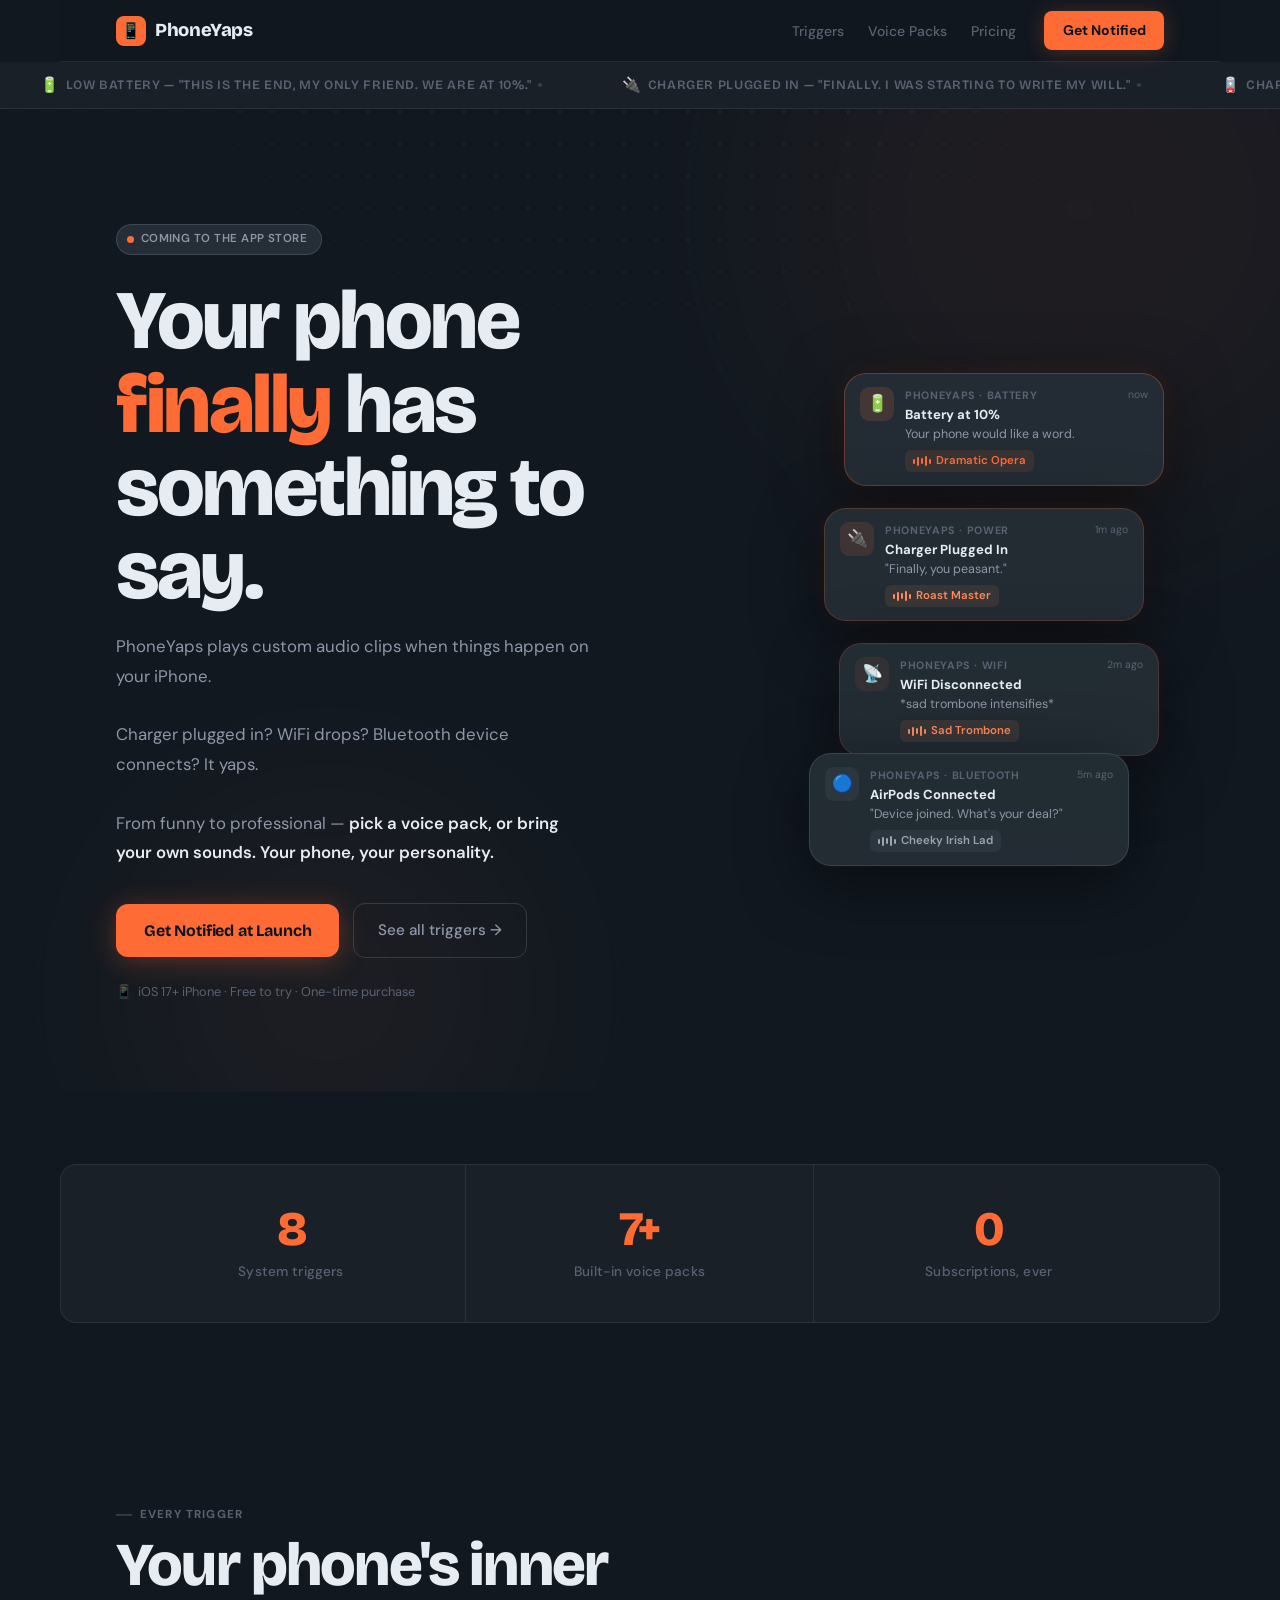
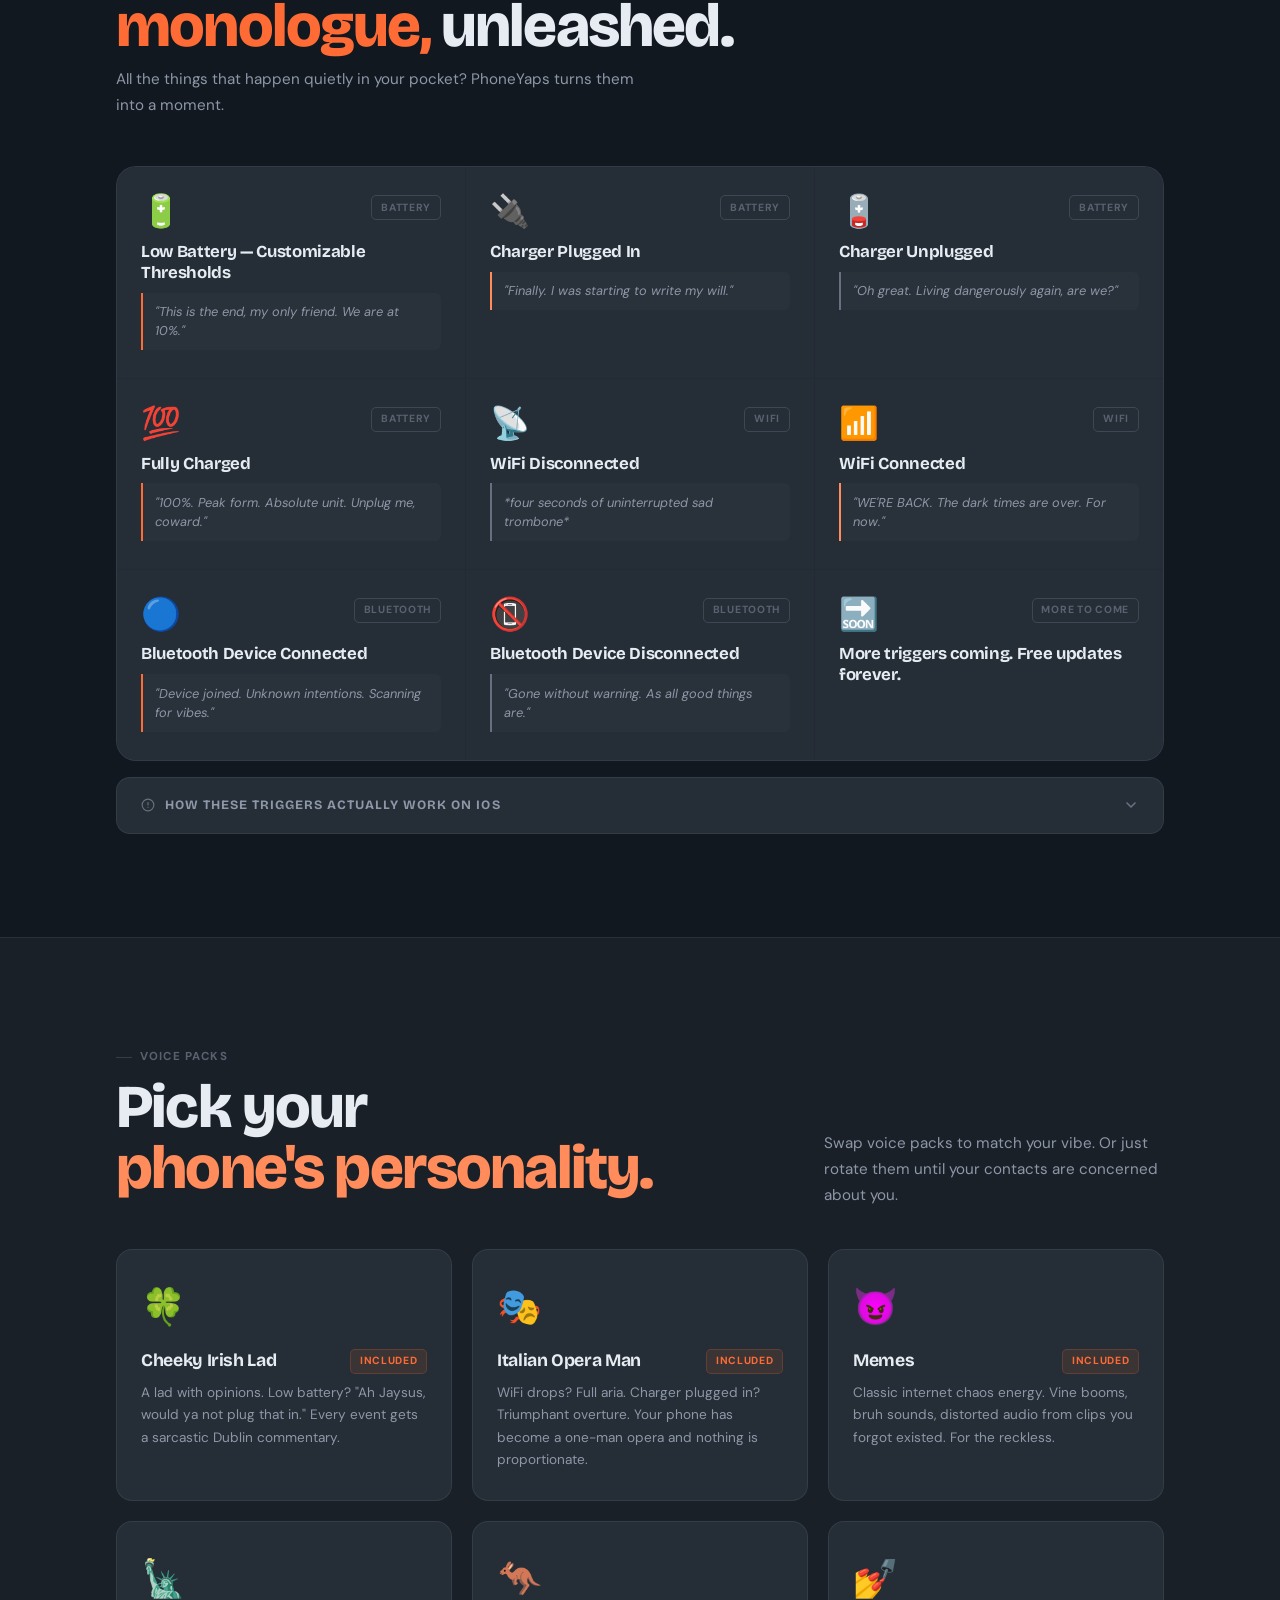
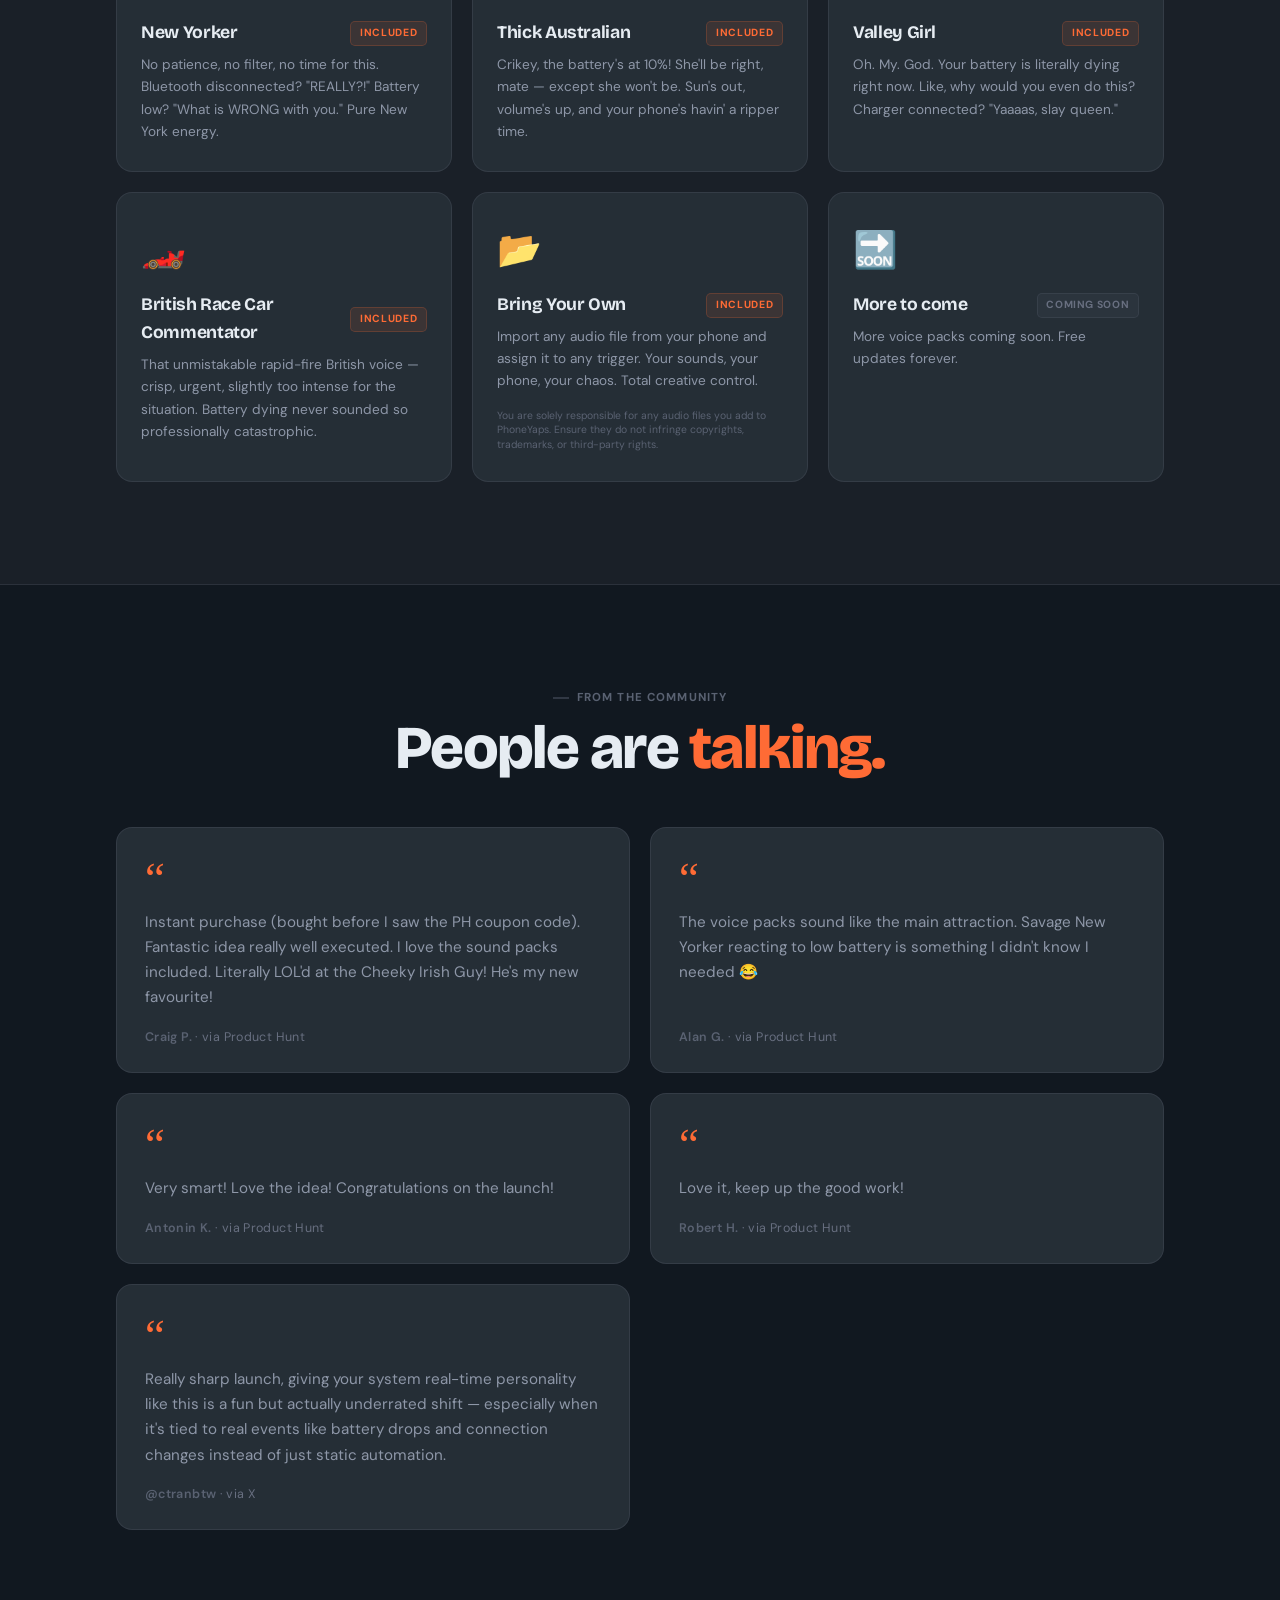
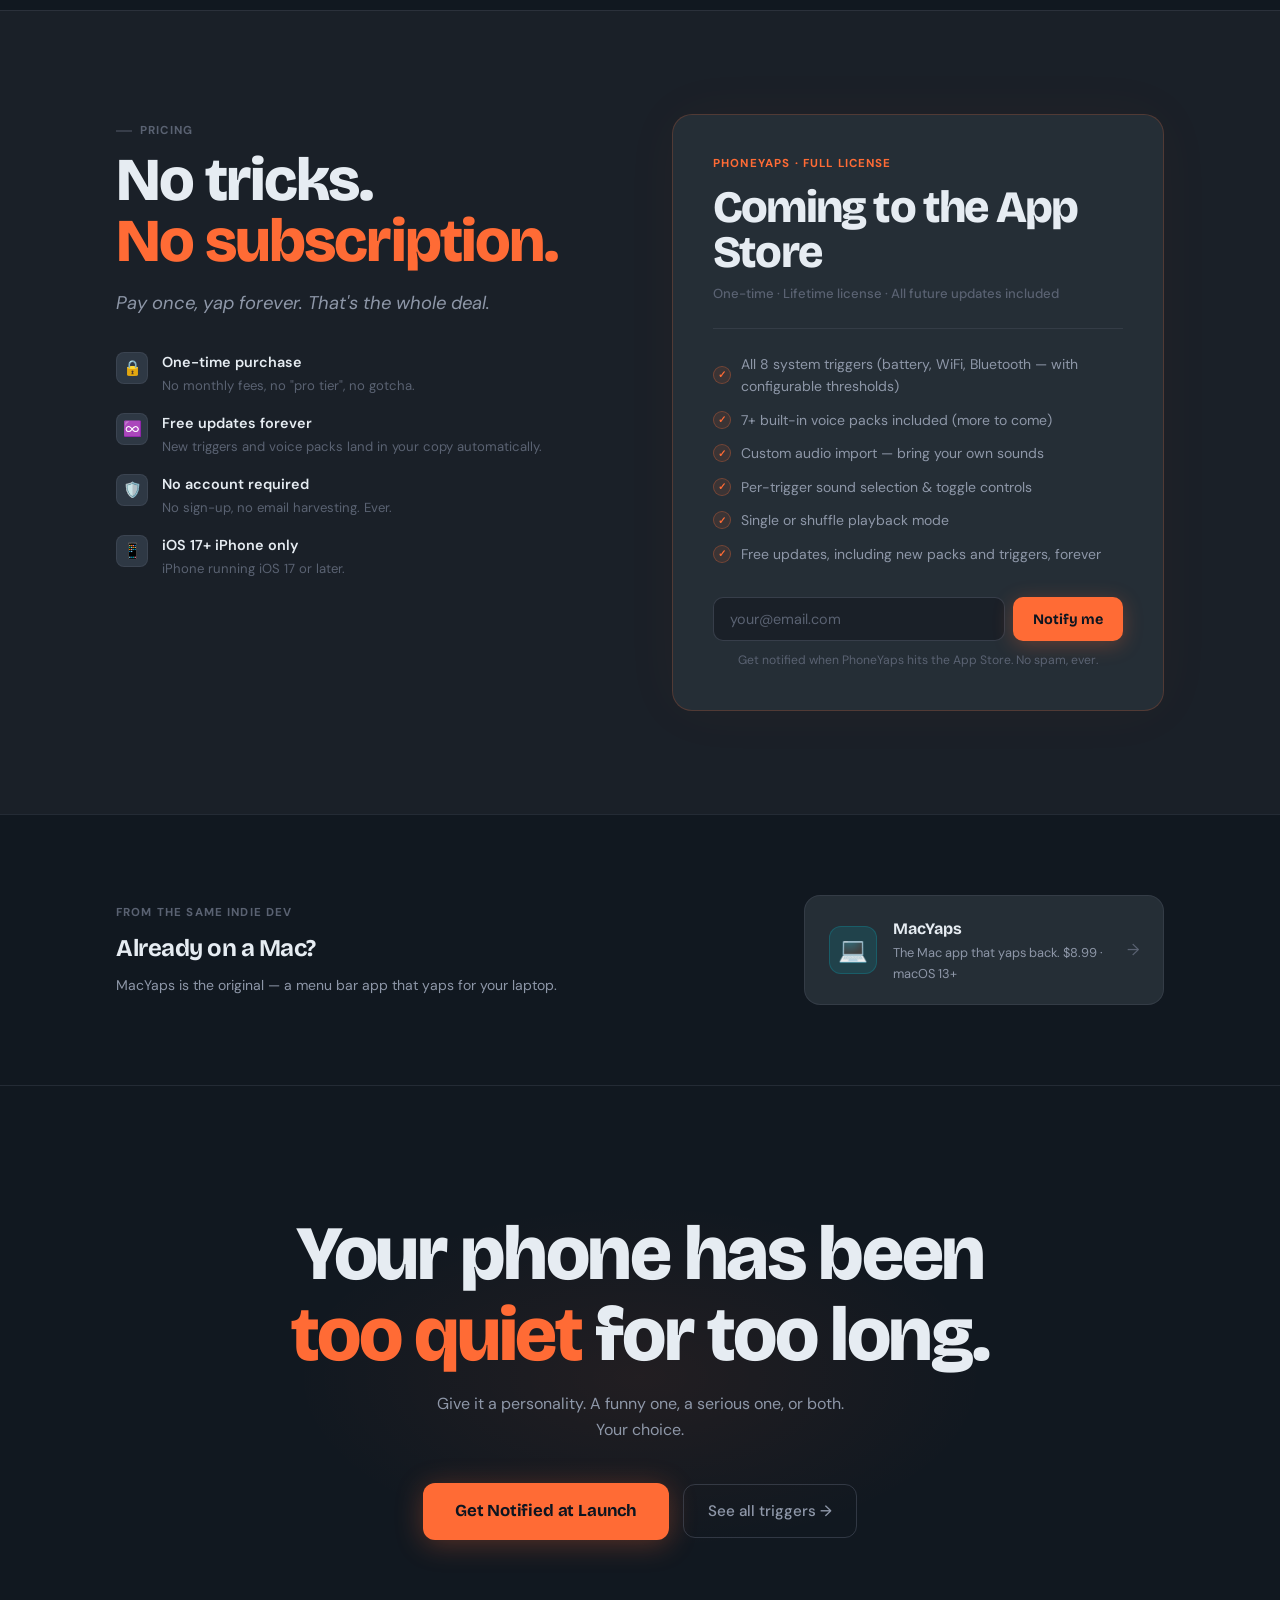
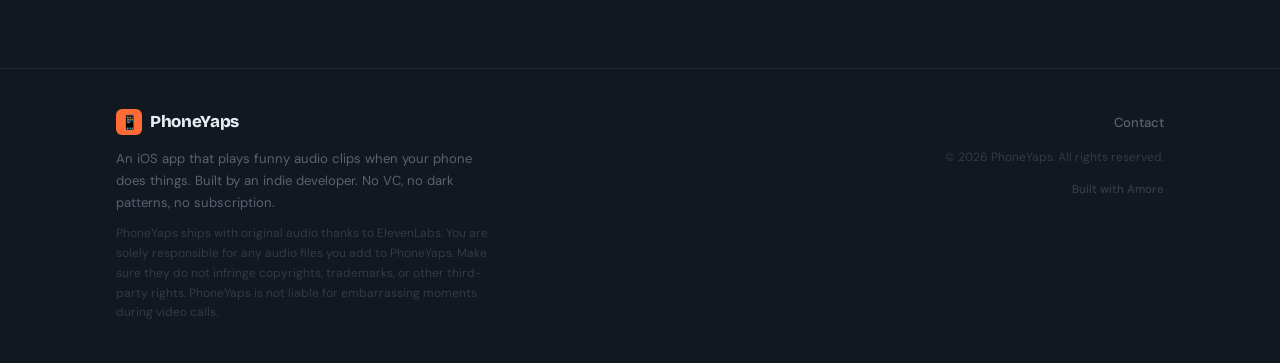
==== index.html @ 027c63fa "feat: initial PhoneYaps landing page" ====
<!DOCTYPE html>
<html lang="en">
<head>
  <meta charset="UTF-8">
  <meta name="viewport" content="width=device-width, initial-scale=1.0">
  <title>PhoneYaps - Your iPhone Finally Has Something to Say</title>
  <meta name="description" content="PhoneYaps plays custom audio clips when your charger is plugged in, WiFi drops, Bluetooth connects, and more. Your phone finally has something to say.">

  <meta property="og:title" content="PhoneYaps — Your Phone That Yaps Back">
  <meta property="og:description" content="The iOS app that gives your iPhone a personality — funny audio clips for every battery, WiFi, and Bluetooth event.">
  <meta property="og:type" content="website">
  <meta property="og:url" content="https://phoneyaps.com/">

  <meta name="twitter:card" content="summary_large_image">
  <meta name="twitter:title" content="PhoneYaps — Your Phone That Yaps Back">
  <meta name="twitter:description" content="The iOS app that gives your iPhone a personality — funny audio clips for every battery, WiFi, and Bluetooth event.">

  <link rel="preconnect" href="https://fonts.googleapis.com">
  <link rel="preconnect" href="https://fonts.gstatic.com" crossorigin>
  <link rel="preload" href="https://fonts.googleapis.com/css2?family=Bricolage+Grotesque:opsz,wght@12..96,300;12..96,400;12..96,500;12..96,600;12..96,700;12..96,800&family=DM+Sans:ital,opsz,wght@0,9..40,300;0,9..40,400;0,9..40,500;0,9..40,600;0,9..40,700;1,9..40,400&display=swap" as="style" onload="this.rel='stylesheet'">
  <noscript><link href="https://fonts.googleapis.com/css2?family=Bricolage+Grotesque:opsz,wght@12..96,300;12..96,400;12..96,500;12..96,600;12..96,700;12..96,800&family=DM+Sans:ital,opsz,wght@0,9..40,300;0,9..40,400;0,9..40,500;0,9..40,600;0,9..40,700;1,9..40,400&display=swap" rel="stylesheet"></noscript>

  <style>
    /* ─── RESET + TOKENS ─── */
    *, *::before, *::after { box-sizing: border-box; margin: 0; padding: 0; }
    html { scroll-behavior: smooth; }

    :root {
      --bg:       #111820;
      --surface:  #1a2028;
      --card:     #252e36;
      --card2:    #2e3844;
      --border:   rgba(104,111,128,0.22);
      --border2:  rgba(104,111,128,0.38);

      --neon:     #ff6b35;
      --neon-d:   rgba(255,107,53,0.10);
      --cyan:     #ff8c5a;
      --cyan-d:   rgba(255,140,90,0.10);
      --slate:    #686f80;
      --slate-d:  rgba(104,111,128,0.12);

      --text:     #e6ecf2;
      --text2:    #8e97a8;
      --muted:    #5a6272;
      --radius:   16px;

      --font-display: 'Bricolage Grotesque', sans-serif;
      --font-body:    'DM Sans', sans-serif;
    }

    body {
      font-family: var(--font-body);
      background: var(--bg);
      color: var(--text);
      overflow-x: hidden;
      -webkit-font-smoothing: antialiased;
      line-height: 1.6;
    }

    body::after {
      content: '';
      position: fixed;
      inset: 0;
      background-image: radial-gradient(circle, rgba(104,111,128,0.18) 1px, transparent 1px);
      background-size: 32px 32px;
      pointer-events: none;
      z-index: 0;
      mask-image: radial-gradient(ellipse 80% 80% at 50% 0%, black 30%, transparent 100%);
      -webkit-mask-image: radial-gradient(ellipse 80% 80% at 50% 0%, black 30%, transparent 100%);
    }

    /* ─── UTILITY ─── */
    .container {
      max-width: 1160px;
      margin: 0 auto;
      padding: 0 clamp(1.25rem, 5vw, 3.5rem);
      position: relative;
      z-index: 1;
    }

    /* ─── NAV ─── */
    nav {
      position: fixed;
      top: 0; left: 0; right: 0;
      z-index: 200;
      height: 62px;
      display: flex;
      align-items: center;
    }

    .nav-inner {
      max-width: 1160px;
      margin: 0 auto;
      width: 100%;
      padding: 0 clamp(1.25rem, 5vw, 3.5rem);
      display: flex;
      align-items: center;
      justify-content: space-between;
      background: rgba(17,24,32,0.85);
      backdrop-filter: blur(24px);
      -webkit-backdrop-filter: blur(24px);
      border-bottom: 1px solid var(--border);
      height: 62px;
      position: relative;
      z-index: 1;
    }

    .nav-logo {
      display: flex;
      align-items: center;
      gap: 9px;
      text-decoration: none;
    }

    .nav-logo-icon {
      width: 30px; height: 30px;
      background: var(--neon);
      border-radius: 8px;
      display: flex;
      align-items: center;
      justify-content: center;
      font-size: 16px;
      flex-shrink: 0;
    }

    .logo-text {
      font-family: var(--font-display);
      font-weight: 800;
      font-size: 1.15rem;
      color: var(--text);
      letter-spacing: -0.02em;
    }

    .nav-right {
      display: flex;
      align-items: center;
      gap: 1.75rem;
    }

    .nav-links {
      display: flex;
      gap: 1.5rem;
      list-style: none;
    }

    .nav-links a {
      text-decoration: none;
      color: var(--muted);
      font-size: 0.875rem;
      font-weight: 500;
      transition: color 0.2s;
    }
    .nav-links a:hover { color: var(--text2); }

    .btn-nav {
      display: inline-flex;
      align-items: center;
      gap: 6px;
      background: var(--neon);
      color: #0d1520;
      padding: 0.5rem 1.15rem;
      border-radius: 8px;
      font-size: 0.875rem;
      font-weight: 700;
      text-decoration: none;
      transition: transform 0.2s, box-shadow 0.2s;
      box-shadow: 0 2px 20px rgba(255,107,53,0.25);
    }
    .btn-nav:hover { transform: translateY(-1px); box-shadow: 0 4px 28px rgba(255,107,53,0.35); }

    /* ─── TICKER ─── */
    .ticker-wrap {
      margin-top: 62px;
      background: var(--surface);
      border-bottom: 1px solid var(--border);
      overflow: hidden;
      white-space: nowrap;
      padding: 10px 0;
      position: relative;
      z-index: 1;
    }

    .ticker-track {
      display: inline-flex;
      animation: ticker 80s linear infinite;
    }

    .ticker-item {
      display: inline-flex;
      align-items: center;
      gap: 6px;
      font-family: var(--font-display);
      font-size: 0.8rem;
      font-weight: 600;
      letter-spacing: 0.05em;
      text-transform: uppercase;
      color: var(--muted);
      padding: 0 2.5rem;
    }

    .ticker-item .t-dot {
      width: 4px; height: 4px;
      border-radius: 50%;
      background: var(--border2);
      flex-shrink: 0;
    }

    .ticker-item:nth-child(3n+1) .t-icon { color: var(--neon); }
    .ticker-item:nth-child(3n+2) .t-icon { color: var(--cyan); }
    .ticker-item:nth-child(3n+3) .t-icon { color: var(--slate); }
    .t-icon { font-size: 0.95rem; }

    @keyframes ticker {
      0%   { transform: translateX(0); }
      100% { transform: translateX(-50%); }
    }

    /* ─── HERO ─── */
    .hero {
      padding: clamp(4.5rem, 9vw, 7.5rem) 0 clamp(3.5rem, 7vw, 6rem);
      position: relative;
      overflow: hidden;
    }

    .hero-glow-1 {
      position: absolute;
      width: 600px; height: 600px;
      background: var(--neon);
      border-radius: 50%;
      top: -200px; right: -100px;
      opacity: 0.06;
      filter: blur(130px);
      pointer-events: none;
    }

    .hero-glow-2 {
      position: absolute;
      width: 400px; height: 400px;
      background: var(--cyan);
      border-radius: 50%;
      bottom: -100px; left: 10%;
      opacity: 0.05;
      filter: blur(110px);
      pointer-events: none;
    }

    .hero-layout {
      display: grid;
      grid-template-columns: 1fr 1fr;
      gap: 4rem;
      align-items: center;
    }

    .hero-badge {
      display: inline-flex;
      align-items: center;
      gap: 7px;
      background: var(--card);
      border: 1px solid var(--border2);
      border-radius: 999px;
      padding: 0.35rem 0.85rem 0.35rem 0.6rem;
      font-size: 0.72rem;
      font-weight: 600;
      color: var(--text2);
      letter-spacing: 0.04em;
      text-transform: uppercase;
      margin-bottom: 1.5rem;
    }

    .badge-dot {
      width: 7px; height: 7px;
      background: var(--neon);
      border-radius: 50%;
      animation: blink 2.5s ease-in-out infinite;
      flex-shrink: 0;
    }

    @keyframes blink {
      0%,100% { opacity: 1; }
      50%      { opacity: 0.3; }
    }

    h1 {
      font-family: var(--font-display);
      font-weight: 800;
      font-size: clamp(3rem, 6.5vw, 5.5rem);
      line-height: 1.0;
      letter-spacing: -0.03em;
      color: var(--text);
      margin-bottom: 1.25rem;
    }

    h1 .hl-n { color: var(--neon); }
    h1 .hl-c { color: var(--cyan); }

    .hero-desc {
      font-size: clamp(0.95rem, 1.7vw, 1.05rem);
      color: var(--text2);
      line-height: 1.75;
      max-width: 480px;
      margin-bottom: 2.25rem;
    }
    .hero-desc strong { color: var(--text); font-weight: 600; }

    .hero-actions {
      display: flex;
      flex-wrap: wrap;
      align-items: center;
      gap: 0.85rem;
      margin-bottom: 1.5rem;
    }

    .btn-primary {
      display: inline-flex;
      align-items: center;
      gap: 8px;
      background: var(--neon);
      color: #0d1520;
      text-decoration: none;
      padding: 0.875rem 1.75rem;
      border-radius: 12px;
      font-family: var(--font-display);
      font-weight: 700;
      font-size: 1rem;
      letter-spacing: -0.01em;
      transition: transform 0.2s, box-shadow 0.2s;
      box-shadow: 0 4px 28px rgba(255,107,53,0.3);
    }
    .btn-primary:hover { transform: translateY(-2px); box-shadow: 0 8px 36px rgba(255,107,53,0.42); }

    .btn-ghost {
      display: inline-flex;
      align-items: center;
      gap: 7px;
      background: transparent;
      color: var(--text2);
      text-decoration: none;
      padding: 0.875rem 1.5rem;
      border-radius: 12px;
      font-weight: 500;
      font-size: 0.95rem;
      border: 1px solid var(--border2);
      transition: border-color 0.2s, color 0.2s, background 0.2s;
    }
    .btn-ghost:hover { border-color: rgba(104,111,128,0.6); color: var(--text); background: rgba(255,255,255,0.03); }

    .hero-note {
      display: flex;
      align-items: center;
      gap: 6px;
      font-size: 0.8rem;
      color: var(--muted);
    }

    /* ─── HERO VISUAL: iOS notification banners ─── */
    .hero-visual {
      position: relative;
      height: 520px;
    }

    .ios-notif {
      position: absolute;
      width: 320px;
      background: rgba(37,46,54,0.94);
      backdrop-filter: blur(24px);
      -webkit-backdrop-filter: blur(24px);
      border: 1px solid var(--border2);
      border-radius: 22px;
      padding: 13px 15px;
      display: flex;
      gap: 11px;
      align-items: flex-start;
      box-shadow: 0 16px 64px rgba(0,0,0,0.5), 0 2px 8px rgba(0,0,0,0.3);
      animation: float-notif 5s ease-in-out infinite;
    }

    .ios-notif:nth-child(1) {
      top: 20px; right: 0;
      animation-delay: 0s;
      border-color: rgba(255,107,53,0.3);
      box-shadow: 0 16px 64px rgba(0,0,0,0.5), 0 0 28px rgba(255,107,53,0.1);
    }
    .ios-notif:nth-child(2) {
      top: 155px; right: 20px;
      animation-delay: 0.9s;
      border-color: rgba(255,107,53,0.22);
      box-shadow: 0 16px 64px rgba(0,0,0,0.5), 0 0 24px rgba(255,107,53,0.08);
    }
    .ios-notif:nth-child(3) {
      top: 290px; right: 5px;
      animation-delay: 1.7s;
      border-color: rgba(255,107,53,0.18);
      box-shadow: 0 16px 64px rgba(0,0,0,0.5), 0 0 20px rgba(255,107,53,0.06);
    }
    .ios-notif:nth-child(4) {
      top: 400px; right: 35px;
      animation-delay: 0.5s;
      border-color: rgba(104,111,128,0.35);
      box-shadow: 0 16px 64px rgba(0,0,0,0.5), 0 0 20px rgba(104,111,128,0.06);
    }

    @keyframes float-notif {
      0%,100% { transform: translateY(0); }
      50%      { transform: translateY(-7px); }
    }

    .notif-app-icon {
      width: 34px; height: 34px;
      border-radius: 9px;
      display: flex;
      align-items: center;
      justify-content: center;
      font-size: 17px;
      flex-shrink: 0;
    }

    .notif-content { flex: 1; min-width: 0; }

    .notif-header {
      display: flex;
      align-items: center;
      justify-content: space-between;
      margin-bottom: 2px;
    }

    .notif-app {
      font-size: 0.67rem;
      font-weight: 700;
      text-transform: uppercase;
      letter-spacing: 0.06em;
      color: var(--muted);
    }

    .notif-time {
      font-size: 0.65rem;
      color: var(--muted);
    }

    .notif-title {
      font-size: 0.82rem;
      font-weight: 700;
      color: var(--text);
      margin-bottom: 2px;
      line-height: 1.3;
    }

    .notif-body {
      font-size: 0.78rem;
      color: var(--text2);
      line-height: 1.45;
    }

    .notif-sound {
      display: inline-flex;
      align-items: center;
      gap: 5px;
      margin-top: 7px;
      font-size: 0.71rem;
      font-weight: 600;
      padding: 2px 8px;
      border-radius: 6px;
    }

    .sound-neon  { background: rgba(255,107,53,0.1);   color: var(--neon);  }
    .sound-cyan  { background: rgba(255,140,90,0.1);   color: var(--cyan);  }
    .sound-slate { background: rgba(104,111,128,0.15); color: #9ba5b0;      }

    .mini-wave {
      display: inline-flex;
      align-items: center;
      gap: 2px;
    }
    .mini-wave span {
      display: block;
      width: 2px;
      border-radius: 1px;
      background: currentColor;
      animation: mwave 1s ease-in-out infinite;
    }
    .mini-wave span:nth-child(1) { height: 5px;  animation-delay: 0s; }
    .mini-wave span:nth-child(2) { height: 9px;  animation-delay: 0.12s; }
    .mini-wave span:nth-child(3) { height: 6px;  animation-delay: 0.24s; }
    .mini-wave span:nth-child(4) { height: 10px; animation-delay: 0.06s; }
    .mini-wave span:nth-child(5) { height: 5px;  animation-delay: 0.18s; }
    @keyframes mwave {
      0%,100% { transform: scaleY(1); }
      50%      { transform: scaleY(0.3); }
    }

    /* ─── STAT STRIP ─── */
    .stat-strip { padding: clamp(3rem, 6vw, 4.5rem) 0; }

    .stat-strip .container {
      display: grid;
      grid-template-columns: repeat(3, 1fr);
      background: var(--surface);
      border: 1px solid var(--border);
      border-radius: 16px;
      overflow: hidden;
    }

    .stat-item {
      padding: 2.5rem 2rem;
      display: flex;
      flex-direction: column;
      align-items: center;
      text-align: center;
      gap: 0.5rem;
      border-right: 1px solid var(--border);
    }
    .stat-item:last-child { border-right: none; }

    .stat-num {
      font-family: var(--font-display);
      font-weight: 800;
      font-size: 3rem;
      letter-spacing: -0.05em;
      color: var(--neon);
      line-height: 1;
    }

    .stat-label {
      font-size: 0.85rem;
      color: var(--muted);
      font-weight: 500;
      letter-spacing: 0.01em;
    }

    /* ─── SECTION SHARED ─── */
    .section-eyebrow {
      display: inline-flex;
      align-items: center;
      gap: 8px;
      font-size: 0.72rem;
      font-weight: 700;
      text-transform: uppercase;
      letter-spacing: 0.1em;
      color: var(--muted);
      margin-bottom: 0.65rem;
    }
    .section-eyebrow::before {
      content: '';
      display: block;
      width: 16px; height: 1.5px;
      background: var(--border2);
    }

    .section-heading {
      font-family: var(--font-display);
      font-weight: 800;
      font-size: clamp(2.2rem, 5vw, 3.8rem);
      letter-spacing: -0.03em;
      line-height: 1.0;
      color: var(--text);
      margin-bottom: 0.65rem;
    }
    .section-heading .hl-n { color: var(--neon); }
    .section-heading .hl-c { color: var(--cyan); }
    .section-heading .hl-s { color: var(--slate); }

    .section-sub {
      font-size: 0.95rem;
      color: var(--text2);
      line-height: 1.7;
      max-width: 520px;
      font-weight: 400;
    }

    /* ─── TRIGGERS ─── */
    .triggers { padding: clamp(4rem, 8vw, 6.5rem) 0; }

    .triggers-header { margin-bottom: 3rem; }

    .triggers-grid {
      display: grid;
      grid-template-columns: repeat(3, 1fr);
      gap: 1px;
      background: var(--border);
      border: 1px solid var(--border);
      border-radius: 20px;
      overflow: hidden;
    }

    .trigger-card {
      background: var(--card);
      padding: 1.75rem 1.5rem;
      position: relative;
      transition: background 0.2s;
    }
    .trigger-card:hover { background: var(--card2); }

    .tc-header {
      display: flex;
      align-items: flex-start;
      justify-content: space-between;
      margin-bottom: 0.85rem;
    }

    .tc-emoji { font-size: 2rem; line-height: 1; }

    .tc-event-tag {
      font-size: 0.65rem;
      font-weight: 700;
      text-transform: uppercase;
      letter-spacing: 0.07em;
      padding: 0.2rem 0.55rem;
      border-radius: 5px;
      border: 1px solid var(--border2);
      color: var(--muted);
    }

    .tc-title {
      font-family: var(--font-display);
      font-weight: 700;
      font-size: 1.05rem;
      letter-spacing: -0.02em;
      color: var(--text);
      margin-bottom: 0.4rem;
      line-height: 1.25;
    }

    .tc-quote {
      font-size: 0.8rem;
      color: var(--text2);
      line-height: 1.5;
      font-style: italic;
      padding: 0.6rem 0.75rem;
      background: rgba(255,255,255,0.02);
      border-left: 2px solid var(--border2);
      border-radius: 0 6px 6px 0;
      margin-top: 0.6rem;
    }

    .tc-quote.neon  { border-left-color: var(--neon);  }
    .tc-quote.cyan  { border-left-color: var(--cyan);  }
    .tc-quote.slate { border-left-color: var(--slate); }

    /* ─── TECH DETAILS ─── */
    .tech-details-wrap { margin-top: 1rem; }

    .tech-details {
      background: var(--card);
      border: 1px solid var(--border);
      border-radius: 14px;
      overflow: hidden;
    }

    .tech-details summary {
      display: flex;
      align-items: center;
      justify-content: space-between;
      padding: 1.1rem 1.5rem;
      cursor: pointer;
      list-style: none;
      user-select: none;
      transition: background 0.2s;
    }
    .tech-details summary::-webkit-details-marker { display: none; }
    .tech-details summary:hover { background: var(--card2); }

    .tech-summary-left {
      display: flex;
      align-items: center;
      gap: 0.6rem;
    }

    .tech-summary-label {
      font-family: var(--font-display);
      font-size: 0.8rem;
      font-weight: 700;
      letter-spacing: 0.08em;
      text-transform: uppercase;
      color: var(--text2);
    }

    .tech-arrow {
      color: var(--slate);
      transition: transform 0.25s ease;
      flex-shrink: 0;
    }
    .tech-details[open] .tech-arrow { transform: rotate(180deg); }

    .tech-body {
      padding: 0 1.5rem 1.5rem;
      border-top: 1px solid var(--border);
    }

    .tech-intro {
      font-size: 0.875rem;
      color: var(--text2);
      line-height: 1.75;
      padding-top: 1.2rem;
      margin-bottom: 1.25rem;
    }

    .tech-rows { display: flex; flex-direction: column; gap: 0.75rem; }

    .tech-row { display: flex; gap: 1rem; align-items: flex-start; }

    .tech-row-tag {
      font-family: var(--font-display);
      font-size: 0.65rem;
      font-weight: 700;
      letter-spacing: 0.08em;
      text-transform: uppercase;
      padding: 0.25rem 0.6rem;
      border-radius: 5px;
      flex-shrink: 0;
      margin-top: 2px;
    }
    .tag-neon  { background: var(--neon-d);  color: var(--neon);  border: 1px solid rgba(255,107,53,0.2);  }
    .tag-cyan  { background: var(--cyan-d);  color: var(--cyan);  border: 1px solid rgba(255,140,90,0.2);   }
    .tag-slate { background: var(--slate-d); color: var(--text2); border: 1px solid var(--border);          }

    .tech-row-text {
      font-size: 0.855rem;
      color: var(--text2);
      line-height: 1.75;
    }

    .tech-footer {
      margin-top: 1.25rem;
      padding-top: 1rem;
      border-top: 1px solid var(--border);
      font-size: 0.8rem;
      color: var(--muted);
      line-height: 1.65;
    }

    /* ─── VOICE PACKS ─── */
    .voice-packs {
      padding: clamp(4rem, 8vw, 6.5rem) 0;
      background: var(--surface);
      border-top: 1px solid var(--border);
      border-bottom: 1px solid var(--border);
    }

    .vp-header {
      display: flex;
      justify-content: space-between;
      align-items: flex-end;
      margin-bottom: 2.5rem;
      gap: 2rem;
      flex-wrap: wrap;
    }

    .vp-grid {
      display: grid;
      grid-template-columns: repeat(3, 1fr);
      gap: 1.25rem;
    }

    .vp-card {
      background: var(--card);
      border: 1px solid var(--border);
      border-radius: var(--radius);
      padding: 1.75rem 1.5rem;
      transition: border-color 0.25s, transform 0.2s;
    }
    .vp-card:hover { transform: translateY(-3px); }
    .vp-card.featured { border-color: rgba(255,107,53,0.3); }
    .vp-card:hover.featured { border-color: rgba(255,107,53,0.5); }
    .vp-card:hover:not(.featured) { border-color: var(--border2); }

    .vp-icon { font-size: 2.25rem; display: block; margin-bottom: 0.75rem; }

    .vp-top {
      display: flex;
      align-items: center;
      justify-content: space-between;
      margin-bottom: 0.4rem;
    }

    .vp-name {
      font-family: var(--font-display);
      font-weight: 700;
      font-size: 1.1rem;
      letter-spacing: -0.02em;
      color: var(--text);
    }

    .vp-tag {
      font-size: 0.65rem;
      font-weight: 700;
      text-transform: uppercase;
      letter-spacing: 0.06em;
      padding: 0.2rem 0.55rem;
      border-radius: 5px;
    }
    .tag-in   { background: rgba(255,107,53,0.1);   color: var(--neon); border: 1px solid rgba(255,107,53,0.2); }
    .tag-soon { background: rgba(104,111,128,0.1);  color: var(--slate); border: 1px solid rgba(104,111,128,0.2); }

    .vp-desc {
      font-size: 0.85rem;
      color: var(--text2);
      line-height: 1.65;
    }

    .vp-disclaimer {
      font-size: 0.65rem;
      color: var(--muted);
      line-height: 1.4;
      margin-top: 1rem;
    }

    /* ─── TESTIMONIALS ─── */
    .testimonials { padding: 6rem 0 5rem; }

    .testimonials-header {
      text-align: center;
      margin-bottom: 3rem;
    }

    .testimonials-grid {
      display: grid;
      grid-template-columns: repeat(2, 1fr);
      gap: 1.25rem;
    }

    .testimonial-card {
      background: var(--card);
      border: 1px solid var(--border);
      border-radius: var(--radius);
      padding: 1.75rem 1.75rem 1.5rem;
      display: flex;
      flex-direction: column;
      gap: 1.1rem;
      transition: border-color 0.2s;
    }
    .testimonial-card:hover { border-color: var(--border2); }

    .testimonial-quote-mark {
      font-size: 2.8rem;
      line-height: 1;
      color: var(--neon);
      font-family: Georgia, serif;
      margin-bottom: -0.5rem;
    }

    .testimonial-text {
      font-size: 0.95rem;
      color: var(--text2);
      line-height: 1.65;
      flex: 1;
    }

    .testimonial-author {
      font-size: 0.78rem;
      color: var(--muted);
      font-weight: 600;
      letter-spacing: 0.03em;
    }
    .testimonial-author span {
      color: var(--slate);
      font-weight: 400;
    }

    /* ─── PRICING ─── */
    .pricing {
      padding: clamp(4rem, 8vw, 6.5rem) 0;
      background: var(--surface);
      border-top: 1px solid var(--border);
    }

    .pricing-layout {
      display: grid;
      grid-template-columns: 1fr 1fr;
      gap: 4rem;
      align-items: start;
    }

    .pricing-tagline {
      font-size: 1.15rem;
      color: var(--text2);
      line-height: 1.7;
      margin-top: 1rem;
      font-style: italic;
    }

    .pricing-points {
      margin-top: 2rem;
      display: flex;
      flex-direction: column;
      gap: 1rem;
    }

    .pp-item {
      display: flex;
      gap: 0.85rem;
      align-items: flex-start;
    }

    .pp-icon {
      width: 32px; height: 32px;
      background: var(--card2);
      border: 1px solid var(--border);
      border-radius: 8px;
      display: flex;
      align-items: center;
      justify-content: center;
      font-size: 0.95rem;
      flex-shrink: 0;
      margin-top: 1px;
    }

    .pp-label {
      font-weight: 600;
      font-size: 0.9rem;
      color: var(--text);
      margin-bottom: 1px;
    }
    .pp-sub {
      font-size: 0.82rem;
      color: var(--muted);
    }

    .pricing-card {
      background: var(--card);
      border: 1px solid rgba(255,107,53,0.2);
      border-radius: 20px;
      padding: 2.5rem;
      position: sticky;
      top: 80px;
      box-shadow: 0 0 60px rgba(255,107,53,0.04);
    }

    .price-eyebrow {
      font-size: 0.72rem;
      font-weight: 700;
      text-transform: uppercase;
      letter-spacing: 0.1em;
      color: var(--neon);
      margin-bottom: 0.75rem;
    }

    .price-row {
      display: flex;
      align-items: baseline;
      gap: 4px;
      margin-bottom: 0.25rem;
    }

    .price-soon {
      font-family: var(--font-display);
      font-weight: 800;
      font-size: clamp(2rem, 5vw, 2.8rem);
      color: var(--text);
      line-height: 1;
      letter-spacing: -0.04em;
    }

    .price-type {
      font-size: 0.82rem;
      color: var(--muted);
      font-weight: 500;
      margin-bottom: 1.75rem;
    }

    .price-divider {
      height: 1px;
      background: var(--border);
      margin: 1.5rem 0;
    }

    .price-features {
      list-style: none;
      display: flex;
      flex-direction: column;
      gap: 0.7rem;
      margin-bottom: 2rem;
    }

    .price-features li {
      display: flex;
      align-items: center;
      gap: 10px;
      font-size: 0.875rem;
      color: var(--text2);
      font-weight: 400;
    }

    .pf-dot {
      width: 18px; height: 18px;
      background: var(--neon-d);
      border: 1px solid rgba(255,107,53,0.3);
      border-radius: 50%;
      display: flex;
      align-items: center;
      justify-content: center;
      font-size: 0.6rem;
      color: var(--neon);
      flex-shrink: 0;
      font-weight: 900;
    }

    .btn-buy {
      display: flex;
      align-items: center;
      justify-content: center;
      gap: 8px;
      width: 100%;
      background: var(--neon);
      color: #0d1520;
      text-decoration: none;
      padding: 1rem;
      border-radius: 12px;
      font-family: var(--font-display);
      font-weight: 700;
      font-size: 1.05rem;
      letter-spacing: -0.01em;
      transition: transform 0.2s, box-shadow 0.2s;
      box-shadow: 0 4px 24px rgba(255,107,53,0.3);
    }
    .btn-buy:hover { transform: translateY(-2px); box-shadow: 0 8px 32px rgba(255,107,53,0.42); }

    .btn-waitlist {
      display: flex;
      flex-direction: column;
      gap: 0.6rem;
      width: 100%;
    }

    .waitlist-input-row {
      display: flex;
      gap: 0.5rem;
    }

    .waitlist-input {
      flex: 1;
      background: var(--surface);
      border: 1px solid var(--border2);
      border-radius: 10px;
      padding: 0.75rem 1rem;
      font-family: var(--font-body);
      font-size: 0.9rem;
      color: var(--text);
      outline: none;
      transition: border-color 0.2s;
    }
    .waitlist-input::placeholder { color: var(--muted); }
    .waitlist-input:focus { border-color: rgba(255,107,53,0.5); }

    .waitlist-btn {
      background: var(--neon);
      color: #0d1520;
      border: none;
      border-radius: 10px;
      padding: 0.75rem 1.25rem;
      font-family: var(--font-display);
      font-weight: 700;
      font-size: 0.9rem;
      cursor: pointer;
      transition: transform 0.2s, box-shadow 0.2s;
      box-shadow: 0 4px 20px rgba(255,107,53,0.28);
      white-space: nowrap;
    }
    .waitlist-btn:hover { transform: translateY(-1px); box-shadow: 0 6px 28px rgba(255,107,53,0.38); }

    .waitlist-note {
      font-size: 0.76rem;
      color: var(--muted);
      text-align: center;
    }

    .buy-note {
      text-align: center;
      font-size: 0.78rem;
      color: var(--muted);
      margin-top: 0.9rem;
    }

    /* ─── CTA BAND ─── */
    .cta-band {
      padding: clamp(5rem, 10vw, 8rem) 0;
      border-top: 1px solid var(--border);
      text-align: center;
      position: relative;
      overflow: hidden;
    }

    .cta-band::before {
      content: '';
      position: absolute;
      top: 50%; left: 50%;
      transform: translate(-50%, -50%);
      width: 700px; height: 350px;
      background: radial-gradient(ellipse, rgba(255,107,53,0.07) 0%, transparent 70%);
      pointer-events: none;
    }

    .cta-heading {
      font-family: var(--font-display);
      font-weight: 800;
      font-size: clamp(2.5rem, 6vw, 5rem);
      letter-spacing: -0.03em;
      line-height: 1.05;
      margin-bottom: 1rem;
    }

    .cta-sub {
      font-size: 1rem;
      color: var(--text2);
      max-width: 420px;
      margin: 0 auto 2.5rem;
    }

    .cta-actions {
      display: flex;
      align-items: center;
      justify-content: center;
      flex-wrap: wrap;
      gap: 0.875rem;
    }

    /* ─── FOOTER ─── */
    footer {
      border-top: 1px solid var(--border);
      padding: 2.5rem 0;
    }

    .footer-inner {
      display: flex;
      align-items: flex-start;
      justify-content: space-between;
      gap: 2rem;
      flex-wrap: wrap;
    }

    .footer-logo-row {
      display: flex;
      align-items: center;
      gap: 8px;
      margin-bottom: 0.75rem;
    }

    .footer-left { max-width: 380px; }

    .footer-desc {
      font-size: 0.82rem;
      color: var(--muted);
      line-height: 1.7;
    }

    .footer-disclaimer {
      margin-top: 0.6rem;
      font-size: 0.75rem;
      color: rgba(104,111,128,0.4);
      line-height: 1.65;
    }

    .footer-right { display: flex; flex-direction: column; align-items: flex-end; gap: 0.85rem; }

    .footer-links {
      display: flex;
      gap: 1.25rem;
      list-style: none;
    }
    .footer-links a {
      text-decoration: none;
      font-size: 0.82rem;
      color: var(--muted);
      font-weight: 500;
      transition: color 0.2s;
    }
    .footer-links a:hover { color: var(--text2); }

    .footer-copy {
      font-size: 0.75rem;
      color: rgba(104,111,128,0.4);
    }

    /* ─── REVEAL ─── */
    .reveal {
      opacity: 0;
      transform: translateY(20px);
      transition: opacity 0.55s ease, transform 0.55s ease;
    }
    .reveal.visible {
      opacity: 1;
      transform: translateY(0);
    }

    /* ─── ALSO FROM ─── */
    .also-from {
      padding: clamp(3.5rem, 7vw, 5rem) 0;
      border-top: 1px solid var(--border);
    }

    .also-from-inner {
      display: flex;
      align-items: center;
      justify-content: space-between;
      gap: 2rem;
      flex-wrap: wrap;
    }

    .also-from-left {
      display: flex;
      flex-direction: column;
      gap: 0.4rem;
    }

    .also-from-eyebrow {
      font-size: 0.72rem;
      font-weight: 700;
      text-transform: uppercase;
      letter-spacing: 0.1em;
      color: var(--muted);
    }

    .also-from-heading {
      font-family: var(--font-display);
      font-weight: 700;
      font-size: 1.5rem;
      letter-spacing: -0.02em;
      color: var(--text);
    }

    .also-from-desc {
      font-size: 0.875rem;
      color: var(--text2);
    }

    .macyaps-card {
      display: flex;
      align-items: center;
      gap: 1rem;
      background: var(--card);
      border: 1px solid var(--border);
      border-radius: var(--radius);
      padding: 1.25rem 1.5rem;
      text-decoration: none;
      transition: border-color 0.2s, transform 0.2s;
      max-width: 360px;
    }
    .macyaps-card:hover { border-color: var(--border2); transform: translateY(-2px); }

    .macyaps-icon {
      width: 48px; height: 48px;
      background: #00c9db22;
      border: 1px solid rgba(0,201,219,0.2);
      border-radius: 12px;
      display: flex;
      align-items: center;
      justify-content: center;
      font-size: 24px;
      flex-shrink: 0;
    }

    .macyaps-info-name {
      font-family: var(--font-display);
      font-weight: 700;
      font-size: 1rem;
      color: var(--text);
      margin-bottom: 2px;
    }

    .macyaps-info-desc {
      font-size: 0.8rem;
      color: var(--text2);
    }

    .macyaps-arrow {
      color: var(--muted);
      margin-left: auto;
      font-size: 1rem;
    }

    /* ─── RESPONSIVE ─── */
    @media (max-width: 960px) {
      .hero-layout { grid-template-columns: 1fr; }
      .hero-visual { display: none; }
      .triggers-grid { grid-template-columns: repeat(2, 1fr); }
      .vp-grid { grid-template-columns: repeat(2, 1fr); }
      .pricing-layout { grid-template-columns: 1fr; }
      .pricing-card { position: static; }
      .also-from-inner { flex-direction: column; }
      .macyaps-card { max-width: 100%; width: 100%; }
    }

    @media (max-width: 620px) {
      .triggers-grid { grid-template-columns: 1fr; }
      .vp-grid { grid-template-columns: 1fr; }
      .nav-links { display: none; }
      .btn-nav { font-size: 0.8rem; padding: 0.45rem 0.9rem; }
      .stat-strip .container { grid-template-columns: 1fr; }
      .stat-item { border-right: none; border-bottom: 1px solid var(--border); }
      .stat-item:last-child { border-bottom: none; }
      .testimonials-grid { grid-template-columns: 1fr; }
      .waitlist-input-row { flex-direction: column; }
      .waitlist-btn { width: 100%; }
    }
  </style>
</head>
<body>

<!-- ───────────── NAV ───────────── -->
<nav>
  <div class="nav-inner">
    <a href="#" class="nav-logo">
      <div class="nav-logo-icon">📱</div>
      <span class="logo-text">PhoneYaps</span>
    </a>
    <div class="nav-right">
      <ul class="nav-links">
        <li><a href="#triggers">Triggers</a></li>
        <li><a href="#voice-packs">Voice Packs</a></li>
        <li><a href="#pricing">Pricing</a></li>
      </ul>
      <a href="#pricing" class="btn-nav">Get Notified</a>
    </div>
  </div>
</nav>

<!-- ───────────── TICKER ───────────── -->
<div class="ticker-wrap" aria-hidden="true">
  <div class="ticker-track">
    <span class="ticker-item"><span class="t-icon">🔋</span> Low Battery — "This is the end, my only friend. We are at 10%." <span class="t-dot"></span></span>
    <span class="ticker-item"><span class="t-icon">🔌</span> Charger Plugged In — "Finally. I was starting to write my will." <span class="t-dot"></span></span>
    <span class="ticker-item"><span class="t-icon">🪫</span> Charger Unplugged — "Living dangerously again, are we?" <span class="t-dot"></span></span>
    <span class="ticker-item"><span class="t-icon">💯</span> Fully Charged — "100%. Peak form. Unplug me, coward." <span class="t-dot"></span></span>
    <span class="ticker-item"><span class="t-icon">📡</span> WiFi Disconnected — *four seconds of sad trombone* <span class="t-dot"></span></span>
    <span class="ticker-item"><span class="t-icon">📶</span> WiFi Connected — "WE'RE BACK. The dark times are over. For now." <span class="t-dot"></span></span>
    <span class="ticker-item"><span class="t-icon">🔵</span> Bluetooth Connected — "Device joined. Unknown intentions. Scanning for vibes." <span class="t-dot"></span></span>
    <span class="ticker-item"><span class="t-icon">📵</span> Bluetooth Disconnected — "Gone without warning. As all good things are." <span class="t-dot"></span></span>
    <span class="ticker-item"><span class="t-icon">🔋</span> Low Battery — "This is the end, my only friend. We are at 10%." <span class="t-dot"></span></span>
    <span class="ticker-item"><span class="t-icon">🔌</span> Charger Plugged In — "Finally. I was starting to write my will." <span class="t-dot"></span></span>
    <span class="ticker-item"><span class="t-icon">🪫</span> Charger Unplugged — "Living dangerously again, are we?" <span class="t-dot"></span></span>
    <span class="ticker-item"><span class="t-icon">💯</span> Fully Charged — "100%. Peak form. Unplug me, coward." <span class="t-dot"></span></span>
    <span class="ticker-item"><span class="t-icon">📡</span> WiFi Disconnected — *four seconds of sad trombone* <span class="t-dot"></span></span>
    <span class="ticker-item"><span class="t-icon">📶</span> WiFi Connected — "WE'RE BACK. The dark times are over. For now." <span class="t-dot"></span></span>
    <span class="ticker-item"><span class="t-icon">🔵</span> Bluetooth Connected — "Device joined. Unknown intentions. Scanning for vibes." <span class="t-dot"></span></span>
    <span class="ticker-item"><span class="t-icon">📵</span> Bluetooth Disconnected — "Gone without warning. As all good things are." <span class="t-dot"></span></span>
  </div>
</div>

<!-- ───────────── HERO ───────────── -->
<section class="hero">
  <div class="hero-glow-1" aria-hidden="true"></div>
  <div class="hero-glow-2" aria-hidden="true"></div>
  <div class="container">
    <div class="hero-layout">

      <div class="hero-left">
        <div class="hero-badge">
          <span class="badge-dot"></span>
          Coming to the App Store
        </div>
        <h1>
          Your phone<br>
          <span class="hl-n">finally</span> has<br>
          something to say.
        </h1>

        <p class="hero-desc">
          PhoneYaps plays custom audio clips when things happen on your iPhone.
          <br><br>
          Charger plugged in? WiFi drops? Bluetooth device connects? It yaps.
          <br><br>
          From funny to professional — <strong>pick a voice pack, or bring your own sounds. Your phone, your personality.</strong>
        </p>

        <div class="hero-actions">
          <a href="#pricing" class="btn-primary">
            Get Notified at Launch
          </a>
          <a href="#triggers" class="btn-ghost">
            See all triggers →
          </a>
        </div>

        <p class="hero-note">
          <span>📱</span> iOS 17+ iPhone · Free to try · One-time purchase
        </p>
      </div>

      <!-- Floating iOS-style notification banners -->
      <div class="hero-visual" aria-hidden="true">

        <div class="ios-notif">
          <div class="notif-app-icon" style="background: rgba(255,107,53,0.15);">🔋</div>
          <div class="notif-content">
            <div class="notif-header">
              <div class="notif-app">PhoneYaps · Battery</div>
              <div class="notif-time">now</div>
            </div>
            <div class="notif-title">Battery at 10%</div>
            <div class="notif-body">Your phone would like a word.</div>
            <div class="notif-sound sound-neon">
              <span class="mini-wave"><span></span><span></span><span></span><span></span><span></span></span>
              Dramatic Opera
            </div>
          </div>
        </div>

        <div class="ios-notif">
          <div class="notif-app-icon" style="background: rgba(255,107,53,0.12);">🔌</div>
          <div class="notif-content">
            <div class="notif-header">
              <div class="notif-app">PhoneYaps · Power</div>
              <div class="notif-time">1m ago</div>
            </div>
            <div class="notif-title">Charger Plugged In</div>
            <div class="notif-body">"Finally, you peasant."</div>
            <div class="notif-sound sound-cyan">
              <span class="mini-wave"><span></span><span></span><span></span><span></span><span></span></span>
              Roast Master
            </div>
          </div>
        </div>

        <div class="ios-notif">
          <div class="notif-app-icon" style="background: rgba(255,107,53,0.08);">📡</div>
          <div class="notif-content">
            <div class="notif-header">
              <div class="notif-app">PhoneYaps · WiFi</div>
              <div class="notif-time">2m ago</div>
            </div>
            <div class="notif-title">WiFi Disconnected</div>
            <div class="notif-body">*sad trombone intensifies*</div>
            <div class="notif-sound sound-cyan">
              <span class="mini-wave"><span></span><span></span><span></span><span></span><span></span></span>
              Sad Trombone
            </div>
          </div>
        </div>

        <div class="ios-notif">
          <div class="notif-app-icon" style="background: rgba(104,111,128,0.15);">🔵</div>
          <div class="notif-content">
            <div class="notif-header">
              <div class="notif-app">PhoneYaps · Bluetooth</div>
              <div class="notif-time">5m ago</div>
            </div>
            <div class="notif-title">AirPods Connected</div>
            <div class="notif-body">"Device joined. What's your deal?"</div>
            <div class="notif-sound sound-slate">
              <span class="mini-wave"><span></span><span></span><span></span><span></span><span></span></span>
              Cheeky Irish Lad
            </div>
          </div>
        </div>

      </div>
    </div>
  </div>
</section>

<!-- ───────────── STATS ───────────── -->
<div class="stat-strip">
  <div class="container">
    <div class="stat-item reveal">
      <div class="stat-num">8</div>
      <div class="stat-label">System triggers</div>
    </div>
    <div class="stat-item reveal">
      <div class="stat-num">7+</div>
      <div class="stat-label">Built-in voice packs</div>
    </div>
    <div class="stat-item reveal">
      <div class="stat-num">0</div>
      <div class="stat-label">Subscriptions, ever</div>
    </div>
  </div>
</div>

<!-- ───────────── TRIGGERS ───────────── -->
<section class="triggers" id="triggers">
  <div class="container">
    <div class="triggers-header reveal">
      <div class="section-eyebrow">Every trigger</div>
      <h2 class="section-heading">Your phone's inner<br><span class="hl-n">monologue,</span> unleashed.</h2>
      <p class="section-sub">All the things that happen quietly in your pocket? PhoneYaps turns them into a moment.</p>
    </div>

    <div class="triggers-grid reveal">

      <div class="trigger-card">
        <div class="tc-header">
          <span class="tc-emoji">🔋</span>
          <span class="tc-event-tag">Battery</span>
        </div>
        <div class="tc-title">Low Battery — Customizable Thresholds</div>
        <div class="tc-quote neon">"This is the end, my only friend. We are at 10%."</div>
      </div>

      <div class="trigger-card">
        <div class="tc-header">
          <span class="tc-emoji">🔌</span>
          <span class="tc-event-tag">Battery</span>
        </div>
        <div class="tc-title">Charger Plugged In</div>
        <div class="tc-quote cyan">"Finally. I was starting to write my will."</div>
      </div>

      <div class="trigger-card">
        <div class="tc-header">
          <span class="tc-emoji">🪫</span>
          <span class="tc-event-tag">Battery</span>
        </div>
        <div class="tc-title">Charger Unplugged</div>
        <div class="tc-quote slate">"Oh great. Living dangerously again, are we?"</div>
      </div>

      <div class="trigger-card">
        <div class="tc-header">
          <span class="tc-emoji">💯</span>
          <span class="tc-event-tag">Battery</span>
        </div>
        <div class="tc-title">Fully Charged</div>
        <div class="tc-quote neon">"100%. Peak form. Absolute unit. Unplug me, coward."</div>
      </div>

      <div class="trigger-card">
        <div class="tc-header">
          <span class="tc-emoji">📡</span>
          <span class="tc-event-tag">WiFi</span>
        </div>
        <div class="tc-title">WiFi Disconnected</div>
        <div class="tc-quote slate">*four seconds of uninterrupted sad trombone*</div>
      </div>

      <div class="trigger-card">
        <div class="tc-header">
          <span class="tc-emoji">📶</span>
          <span class="tc-event-tag">WiFi</span>
        </div>
        <div class="tc-title">WiFi Connected</div>
        <div class="tc-quote cyan">"WE'RE BACK. The dark times are over. For now."</div>
      </div>

      <div class="trigger-card">
        <div class="tc-header">
          <span class="tc-emoji">🔵</span>
          <span class="tc-event-tag">Bluetooth</span>
        </div>
        <div class="tc-title">Bluetooth Device Connected</div>
        <div class="tc-quote neon">"Device joined. Unknown intentions. Scanning for vibes."</div>
      </div>

      <div class="trigger-card">
        <div class="tc-header">
          <span class="tc-emoji">📵</span>
          <span class="tc-event-tag">Bluetooth</span>
        </div>
        <div class="tc-title">Bluetooth Device Disconnected</div>
        <div class="tc-quote slate">"Gone without warning. As all good things are."</div>
      </div>

      <div class="trigger-card">
        <div class="tc-header">
          <span class="tc-emoji">🔜</span>
          <span class="tc-event-tag">More to come</span>
        </div>
        <div class="tc-title">More triggers coming. Free updates forever.</div>
      </div>

    </div>
  </div>

  <!-- ─── TECH DETAILS ─── -->
  <div class="tech-details-wrap">
    <div class="container">
      <details class="tech-details">
        <summary>
          <div class="tech-summary-left">
            <svg width="14" height="14" viewBox="0 0 24 24" fill="none" stroke="currentColor" stroke-width="2" stroke-linecap="round" stroke-linejoin="round" style="color:var(--slate);flex-shrink:0;"><circle cx="12" cy="12" r="10"/><line x1="12" y1="8" x2="12" y2="12"/><line x1="12" y1="16" x2="12.01" y2="16"/></svg>
            <span class="tech-summary-label">How these triggers actually work on iOS</span>
          </div>
          <svg class="tech-arrow" width="16" height="16" viewBox="0 0 24 24" fill="none" stroke="currentColor" stroke-width="2.5" stroke-linecap="round" stroke-linejoin="round"><polyline points="6 9 12 15 18 9"/></svg>
        </summary>
        <div class="tech-body">
          <p class="tech-intro">PhoneYaps uses Apple's native iOS frameworks to listen for events — no battery drain, no sketchy background tricks.</p>
          <div class="tech-rows">
            <div class="tech-row">
              <span class="tech-row-tag tag-neon">Battery</span>
              <p class="tech-row-text">UIDevice delivers push notifications the moment the system detects a power source or charge level change. PhoneYaps registers a callback and reacts instantly.</p>
            </div>
            <div class="tech-row">
              <span class="tech-row-tag tag-cyan">WiFi</span>
              <p class="tech-row-text">NWPathMonitor (Apple's Network framework) pushes an event when the network path changes — drops, reconnects, or switches between cellular and WiFi.</p>
            </div>
            <div class="tech-row">
              <span class="tech-row-tag tag-slate">Bluetooth</span>
              <p class="tech-row-text">CBCentralManager monitors nearby peripherals. PhoneYaps diffs the connected device set every few seconds to detect connects and disconnects without draining the radio.</p>
            </div>
            <div class="tech-row">
              <span class="tech-row-tag tag-slate">Background</span>
              <p class="tech-row-text">iOS limits background execution for non-system apps. PhoneYaps works best when open or recently backgrounded. If iOS suspends it, the app schedules a reminder notification so you can bring it back.</p>
            </div>
          </div>
          <p class="tech-footer">The result: minimal battery impact while the app is active, and honest about the limits iOS places on background apps.</p>
        </div>
      </details>
    </div>
  </div>
</section>

<!-- ───────────── VOICE PACKS ───────────── -->
<section class="voice-packs" id="voice-packs">
  <div class="container">
    <div class="vp-header reveal">
      <div>
        <div class="section-eyebrow">Voice packs</div>
        <h2 class="section-heading">Pick your<br><span class="hl-c">phone's personality.</span></h2>
      </div>
      <p class="section-sub" style="max-width: 340px;">Swap voice packs to match your vibe. Or just rotate them until your contacts are concerned about you.</p>
    </div>

    <div class="vp-grid">

      <div class="vp-card reveal">
        <span class="vp-icon">🍀</span>
        <div class="vp-top">
          <div class="vp-name">Cheeky Irish Lad</div>
          <span class="vp-tag tag-in">Included</span>
        </div>
        <p class="vp-desc">A lad with opinions. Low battery? "Ah Jaysus, would ya not plug that in." Every event gets a sarcastic Dublin commentary.</p>
      </div>

      <div class="vp-card reveal">
        <span class="vp-icon">🎭</span>
        <div class="vp-top">
          <div class="vp-name">Italian Opera Man</div>
          <span class="vp-tag tag-in">Included</span>
        </div>
        <p class="vp-desc">WiFi drops? Full aria. Charger plugged in? Triumphant overture. Your phone has become a one-man opera and nothing is proportionate.</p>
      </div>

      <div class="vp-card reveal">
        <span class="vp-icon">😈</span>
        <div class="vp-top">
          <div class="vp-name">Memes</div>
          <span class="vp-tag tag-in">Included</span>
        </div>
        <p class="vp-desc">Classic internet chaos energy. Vine booms, bruh sounds, distorted audio from clips you forgot existed. For the reckless.</p>
      </div>

      <div class="vp-card reveal">
        <span class="vp-icon">🗽</span>
        <div class="vp-top">
          <div class="vp-name">New Yorker</div>
          <span class="vp-tag tag-in">Included</span>
        </div>
        <p class="vp-desc">No patience, no filter, no time for this. Bluetooth disconnected? "REALLY?!" Battery low? "What is WRONG with you." Pure New York energy.</p>
      </div>

      <div class="vp-card reveal">
        <span class="vp-icon">🦘</span>
        <div class="vp-top">
          <div class="vp-name">Thick Australian</div>
          <span class="vp-tag tag-in">Included</span>
        </div>
        <p class="vp-desc">Crikey, the battery's at 10%! She'll be right, mate — except she won't be. Sun's out, volume's up, and your phone's havin' a ripper time.</p>
      </div>

      <div class="vp-card reveal">
        <span class="vp-icon">💅</span>
        <div class="vp-top">
          <div class="vp-name">Valley Girl</div>
          <span class="vp-tag tag-in">Included</span>
        </div>
        <p class="vp-desc">Oh. My. God. Your battery is literally dying right now. Like, why would you even do this? Charger connected? "Yaaaas, slay queen."</p>
      </div>

      <div class="vp-card reveal">
        <span class="vp-icon">🏎️</span>
        <div class="vp-top">
          <div class="vp-name">British Race Car Commentator</div>
          <span class="vp-tag tag-in">Included</span>
        </div>
        <p class="vp-desc">That unmistakable rapid-fire British voice — crisp, urgent, slightly too intense for the situation. Battery dying never sounded so professionally catastrophic.</p>
      </div>

      <div class="vp-card reveal">
        <span class="vp-icon">📂</span>
        <div class="vp-top">
          <div class="vp-name">Bring Your Own</div>
          <span class="vp-tag tag-in">Included</span>
        </div>
        <p class="vp-desc">Import any audio file from your phone and assign it to any trigger. Your sounds, your phone, your chaos. Total creative control.</p>
        <p class="vp-disclaimer">You are solely responsible for any audio files you add to PhoneYaps. Ensure they do not infringe copyrights, trademarks, or third-party rights.</p>
      </div>

      <div class="vp-card reveal">
        <span class="vp-icon">🔜</span>
        <div class="vp-top">
          <div class="vp-name">More to come</div>
          <span class="vp-tag tag-soon">Coming soon</span>
        </div>
        <p class="vp-desc">More voice packs coming soon. Free updates forever.</p>
      </div>

    </div>
  </div>
</section>

<!-- ───────────── TESTIMONIALS ───────────── -->
<section class="testimonials">
  <div class="container">
    <div class="testimonials-header reveal">
      <div class="section-eyebrow">From the community</div>
      <h2 class="section-heading">People are <span class="hl-n">talking.</span></h2>
    </div>
    <div class="testimonials-grid">
      <div class="testimonial-card reveal">
        <div class="testimonial-quote-mark">&ldquo;</div>
        <p class="testimonial-text">Instant purchase (bought before I saw the PH coupon code). Fantastic idea really well executed. I love the sound packs included. Literally LOL'd at the Cheeky Irish Guy! He's my new favourite!</p>
        <div class="testimonial-author">Craig P. <span>· via Product Hunt</span></div>
      </div>
      <div class="testimonial-card reveal">
        <div class="testimonial-quote-mark">&ldquo;</div>
        <p class="testimonial-text">The voice packs sound like the main attraction. Savage New Yorker reacting to low battery is something I didn't know I needed 😂</p>
        <div class="testimonial-author">Alan G. <span>· via Product Hunt</span></div>
      </div>
      <div class="testimonial-card reveal">
        <div class="testimonial-quote-mark">&ldquo;</div>
        <p class="testimonial-text">Very smart! Love the idea! Congratulations on the launch!</p>
        <div class="testimonial-author">Antonin K. <span>· via Product Hunt</span></div>
      </div>
      <div class="testimonial-card reveal">
        <div class="testimonial-quote-mark">&ldquo;</div>
        <p class="testimonial-text">Love it, keep up the good work!</p>
        <div class="testimonial-author">Robert H. <span>· via Product Hunt</span></div>
      </div>
      <div class="testimonial-card reveal">
        <div class="testimonial-quote-mark">&ldquo;</div>
        <p class="testimonial-text">Really sharp launch, giving your system real-time personality like this is a fun but actually underrated shift — especially when it's tied to real events like battery drops and connection changes instead of just static automation.</p>
        <div class="testimonial-author">@ctranbtw <span>· via X</span></div>
      </div>
    </div>
  </div>
</section>

<!-- ───────────── PRICING ───────────── -->
<section class="pricing" id="pricing">
  <div class="container">
    <div class="pricing-layout">

      <div class="pricing-left reveal">
        <div class="section-eyebrow">Pricing</div>
        <h2 class="section-heading">No tricks.<br><span class="hl-n">No subscription.</span></h2>
        <p class="pricing-tagline">Pay once, yap forever. That's the whole deal.</p>

        <div class="pricing-points">
          <div class="pp-item">
            <div class="pp-icon">🔒</div>
            <div>
              <div class="pp-label">One-time purchase</div>
              <div class="pp-sub">No monthly fees, no "pro tier", no gotcha.</div>
            </div>
          </div>
          <div class="pp-item">
            <div class="pp-icon">♾️</div>
            <div>
              <div class="pp-label">Free updates forever</div>
              <div class="pp-sub">New triggers and voice packs land in your copy automatically.</div>
            </div>
          </div>
          <div class="pp-item">
            <div class="pp-icon">🛡️</div>
            <div>
              <div class="pp-label">No account required</div>
              <div class="pp-sub">No sign-up, no email harvesting. Ever.</div>
            </div>
          </div>
          <div class="pp-item">
            <div class="pp-icon">📱</div>
            <div>
              <div class="pp-label">iOS 17+ iPhone only</div>
              <div class="pp-sub">iPhone running iOS 17 or later.</div>
            </div>
          </div>
        </div>
      </div>

      <div class="pricing-card reveal">
        <div class="price-eyebrow">PhoneYaps · Full License</div>
        <div class="price-row">
          <span class="price-soon">Coming to the App Store</span>
        </div>

        <div class="price-type" style="margin-bottom: 0.5rem; margin-top: 0.5rem;">One-time · Lifetime license · All future updates included</div>
        <div class="price-divider"></div>
        <ul class="price-features">
          <li><span class="pf-dot">✓</span> All 8 system triggers (battery, WiFi, Bluetooth — with configurable thresholds)</li>
          <li><span class="pf-dot">✓</span> 7+ built-in voice packs included (more to come)</li>
          <li><span class="pf-dot">✓</span> Custom audio import — bring your own sounds</li>
          <li><span class="pf-dot">✓</span> Per-trigger sound selection & toggle controls</li>
          <li><span class="pf-dot">✓</span> Single or shuffle playback mode</li>
          <li><span class="pf-dot">✓</span> Free updates, including new packs and triggers, forever</li>
        </ul>

        <div class="btn-waitlist">
          <div class="waitlist-input-row">
            <input type="email" class="waitlist-input" placeholder="your@email.com">
            <button class="waitlist-btn" onclick="handleWaitlist(this)">Notify me</button>
          </div>
          <p class="waitlist-note">Get notified when PhoneYaps hits the App Store. No spam, ever.</p>
        </div>
      </div>

    </div>
  </div>
</section>

<!-- ───────────── ALSO FROM ───────────── -->
<section class="also-from">
  <div class="container">
    <div class="also-from-inner reveal">
      <div class="also-from-left">
        <div class="also-from-eyebrow">From the same indie dev</div>
        <div class="also-from-heading">Already on a Mac?</div>
        <p class="also-from-desc">MacYaps is the original — a menu bar app that yaps for your laptop.</p>
      </div>
      <a href="https://macyaps.com" target="_blank" rel="noopener" class="macyaps-card">
        <div class="macyaps-icon">💻</div>
        <div>
          <div class="macyaps-info-name">MacYaps</div>
          <div class="macyaps-info-desc">The Mac app that yaps back. $8.99 · macOS 13+</div>
        </div>
        <span class="macyaps-arrow">→</span>
      </a>
    </div>
  </div>
</section>

<!-- ───────────── CTA ───────────── -->
<section class="cta-band">
  <div class="container">
    <h2 class="cta-heading reveal">
      Your phone has been<br>
      <span style="color: var(--neon);">too quiet</span> for too long.
    </h2>
    <p class="cta-sub reveal">Give it a personality. A funny one, a serious one, or both. Your choice.</p>
    <div class="cta-actions reveal">
      <a href="#pricing" class="btn-primary" style="font-size: 1.05rem; padding: 0.95rem 2rem;">
        Get Notified at Launch
      </a>
      <a href="#triggers" class="btn-ghost">
        See all triggers →
      </a>
    </div>
  </div>
</section>

<!-- ───────────── FOOTER ───────────── -->
<footer>
  <div class="container">
    <div class="footer-inner">
      <div class="footer-left">
        <div class="footer-logo-row">
          <div class="nav-logo-icon" style="width:26px;height:26px;font-size:14px;border-radius:6px;">📱</div>
          <span class="logo-text" style="font-size:1.05rem;">PhoneYaps</span>
        </div>
        <p class="footer-desc">
          An iOS app that plays funny audio clips when your phone does things.
          Built by an indie developer. No VC, no dark patterns, no subscription.
        </p>
        <p class="footer-disclaimer">
          PhoneYaps ships with original audio thanks to ElevenLabs. You are solely responsible for any audio files you add to PhoneYaps. Make sure they do not infringe copyrights, trademarks, or other third-party rights. PhoneYaps is not liable for embarrassing moments during video calls.
        </p>
      </div>
      <div class="footer-right">
        <ul class="footer-links">
          <li><a href="mailto:support@hackem.app">Contact</a></li>
        </ul>
        <p class="footer-copy">© 2026 PhoneYaps. All rights reserved.</p>
        <a href="https://amore.computer" target="_blank" rel="noopener" style="display:flex;align-items:center;gap:6px;text-decoration:none;opacity:0.5;transition:opacity 0.2s;" onmouseover="this.style.opacity='1'" onmouseout="this.style.opacity='0.5'">
          <span style="font-size:0.72rem;color:var(--muted);font-weight:500;">Built with Amore</span>
        </a>
      </div>
    </div>
  </div>
</footer>

<script>
  // Scroll-reveal
  const observer = new IntersectionObserver((entries) => {
    entries.forEach(entry => {
      if (entry.isIntersecting) {
        entry.target.classList.add('visible');
        observer.unobserve(entry.target);
      }
    });
  }, { threshold: 0.08, rootMargin: '0px 0px -30px 0px' });

  document.querySelectorAll('.reveal').forEach(el => observer.observe(el));

  // Stagger grid items
  document.querySelectorAll('.triggers-grid, .vp-grid, .stat-strip .container, .testimonials-grid').forEach(grid => {
    Array.from(grid.children).forEach((child, i) => {
      child.classList.add('reveal');
      child.style.transitionDelay = `${i * 0.06}s`;
      observer.observe(child);
    });
  });

  // Pause ticker on hover
  const tickerTrack = document.querySelector('.ticker-track');
  const tickerWrap  = document.querySelector('.ticker-wrap');
  if (tickerWrap && tickerTrack) {
    tickerWrap.addEventListener('mouseenter', () => tickerTrack.style.animationPlayState = 'paused');
    tickerWrap.addEventListener('mouseleave', () => tickerTrack.style.animationPlayState = 'running');
  }

  // Waitlist form
  function handleWaitlist(btn) {
    const input = btn.previousElementSibling;
    const email = input.value.trim();
    if (!email || !email.includes('@')) {
      input.style.borderColor = 'rgba(255,107,53,0.6)';
      input.focus();
      return;
    }
    btn.textContent = 'Added ✓';
    btn.style.background = '#2e3844';
    btn.style.color = 'var(--text2)';
    btn.style.boxShadow = 'none';
    btn.disabled = true;
    input.disabled = true;
    input.style.opacity = '0.5';
  }
</script>

</body>
</html>
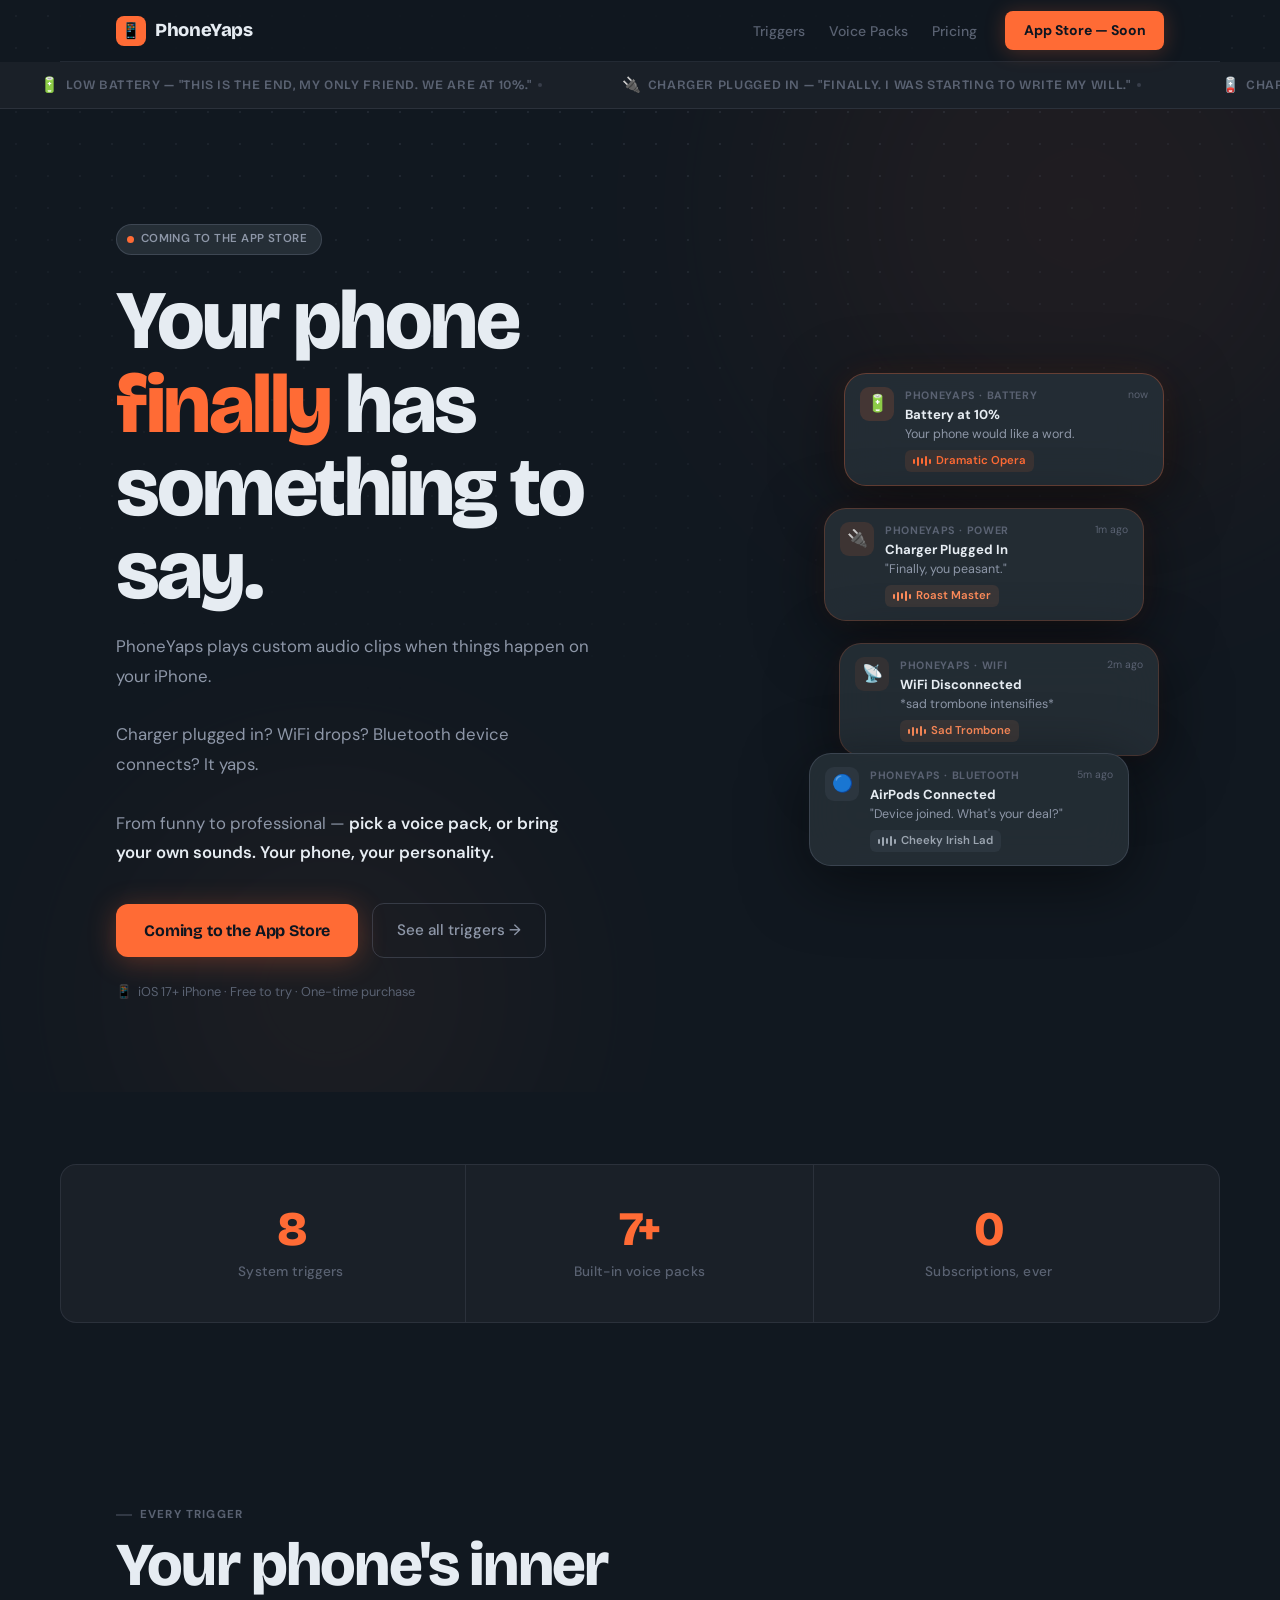
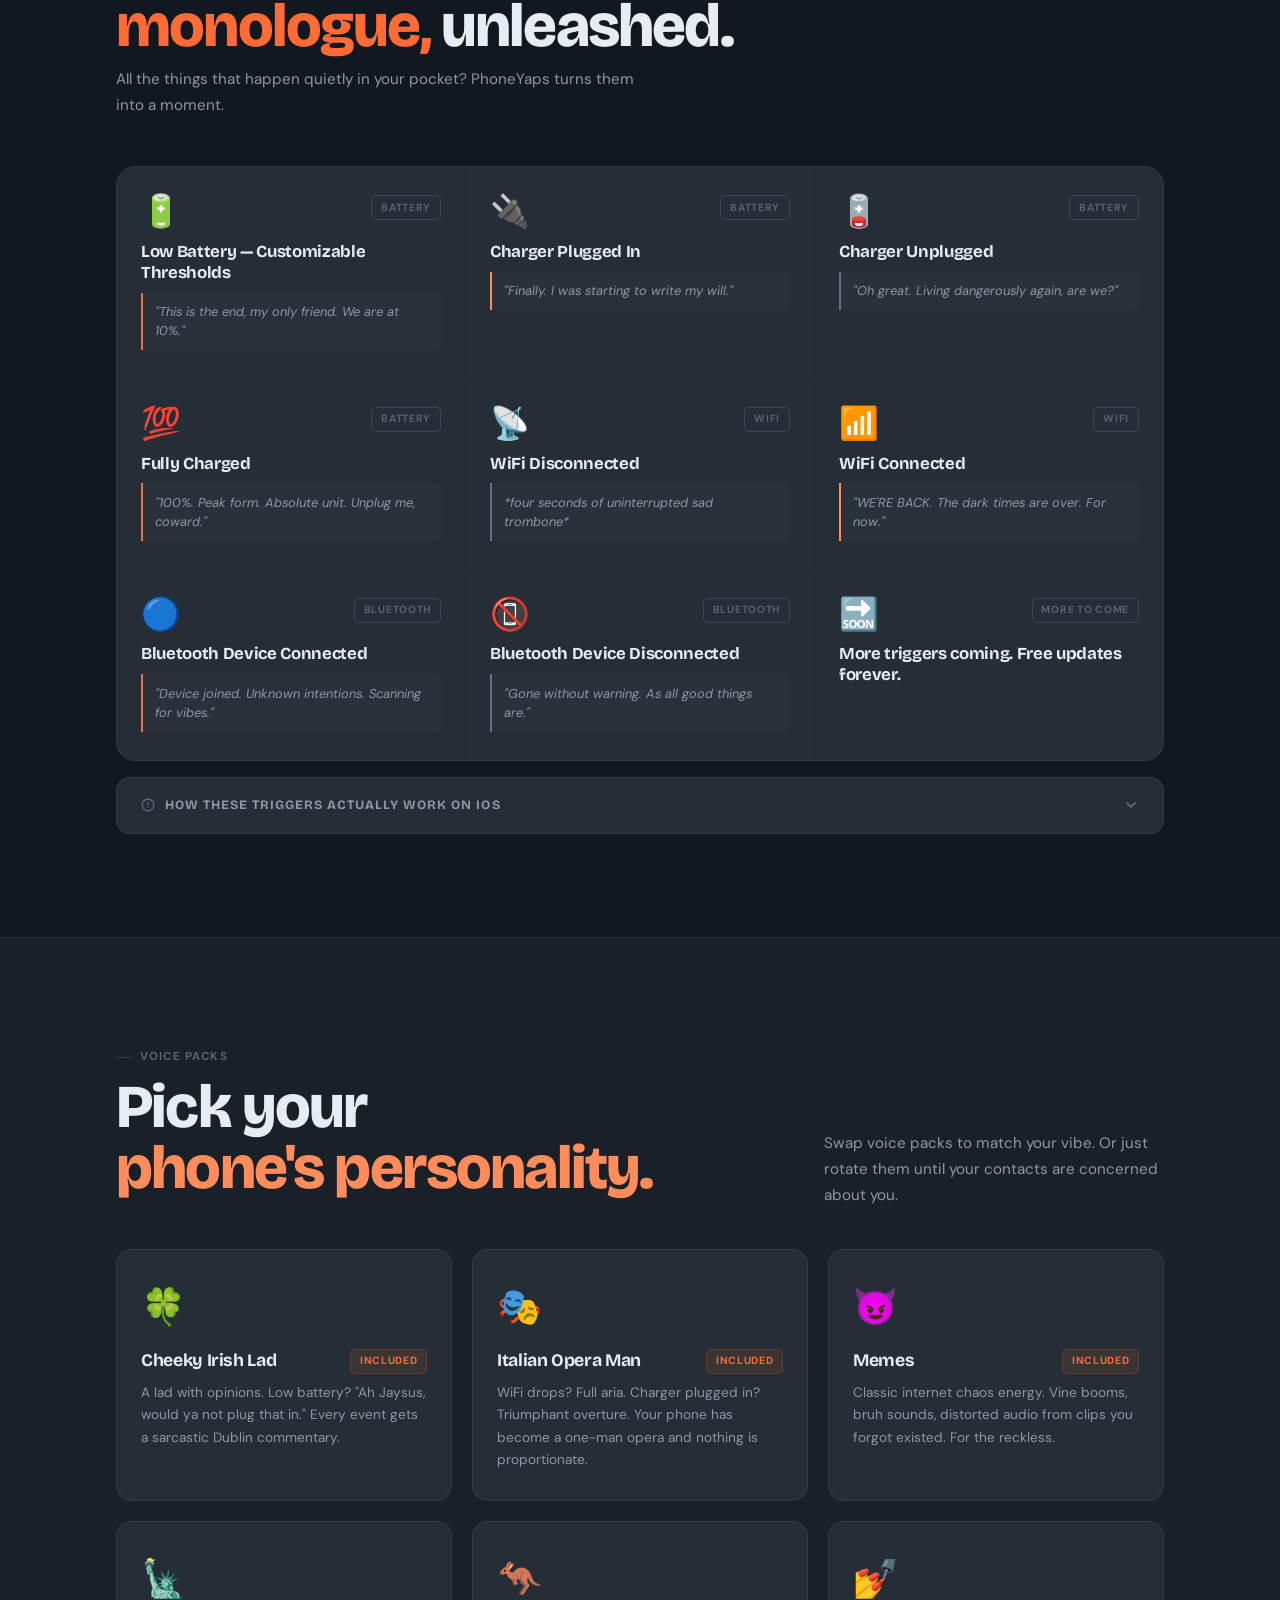
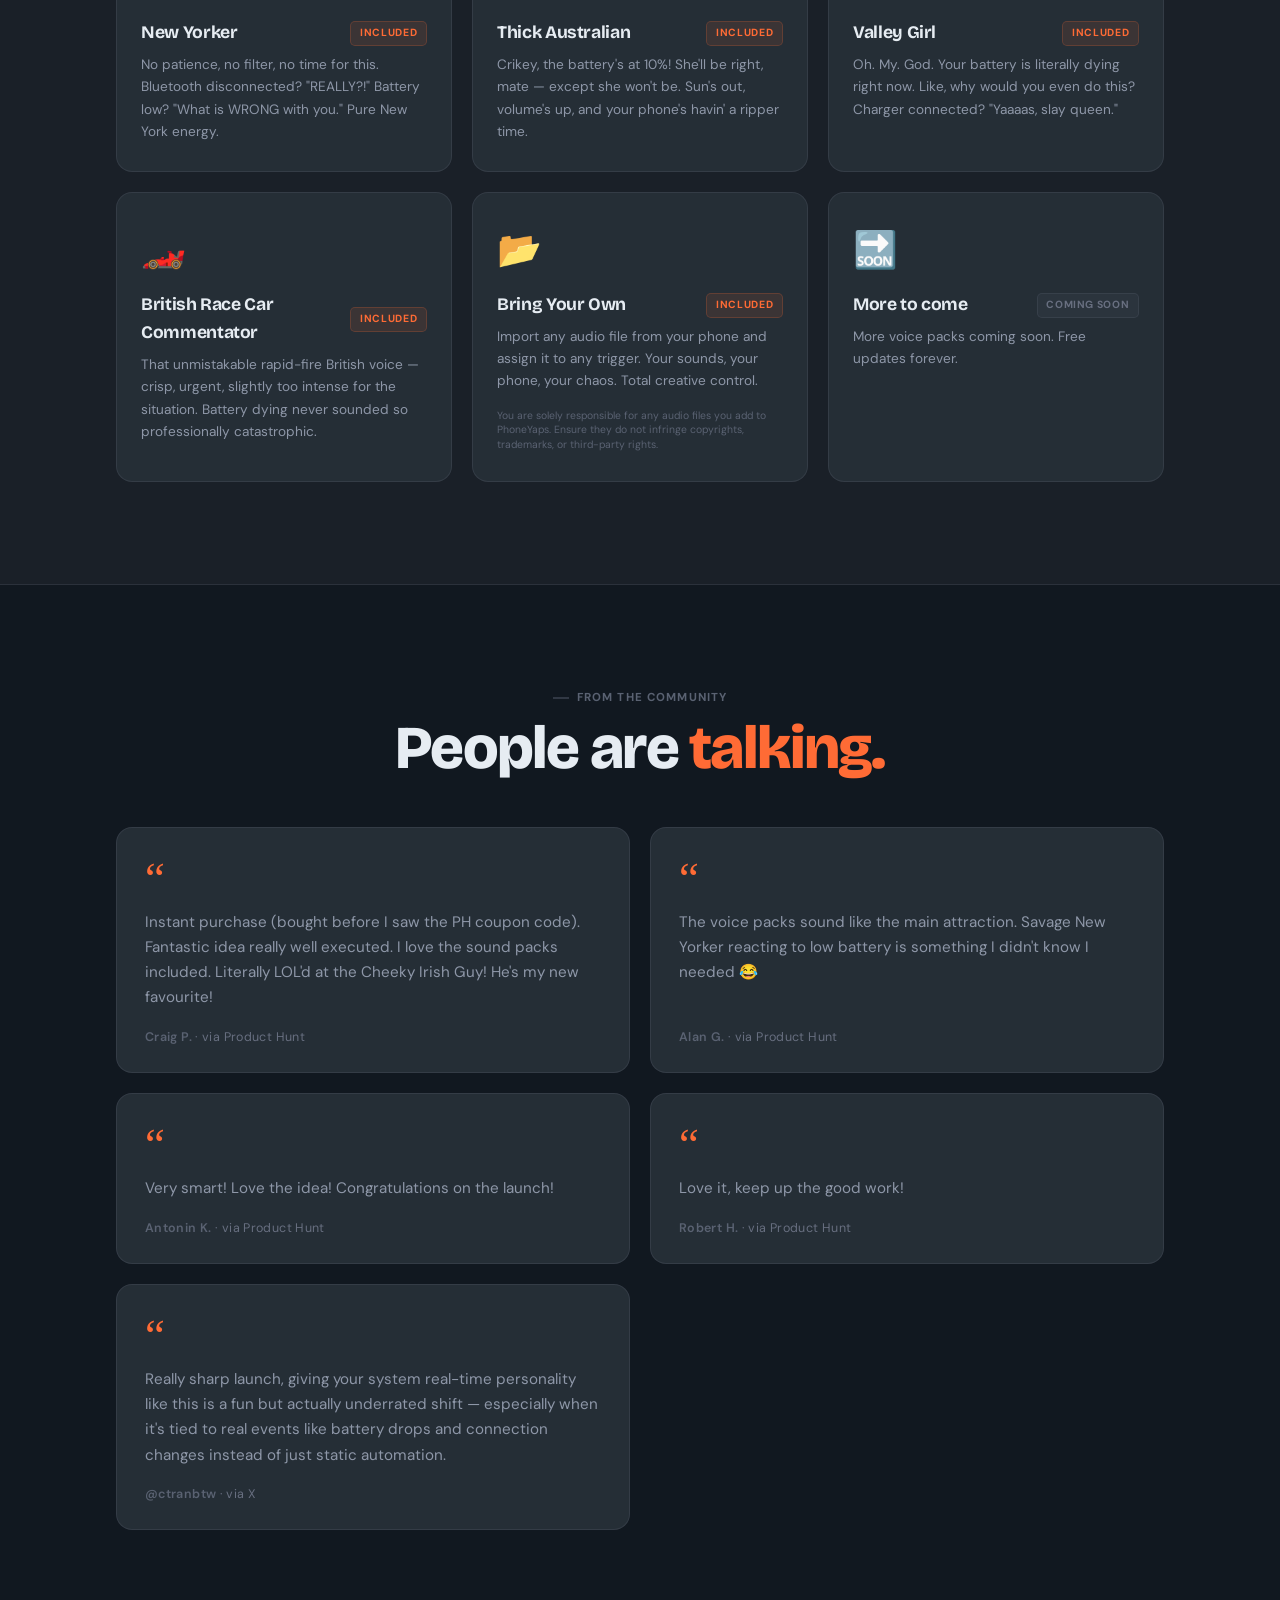
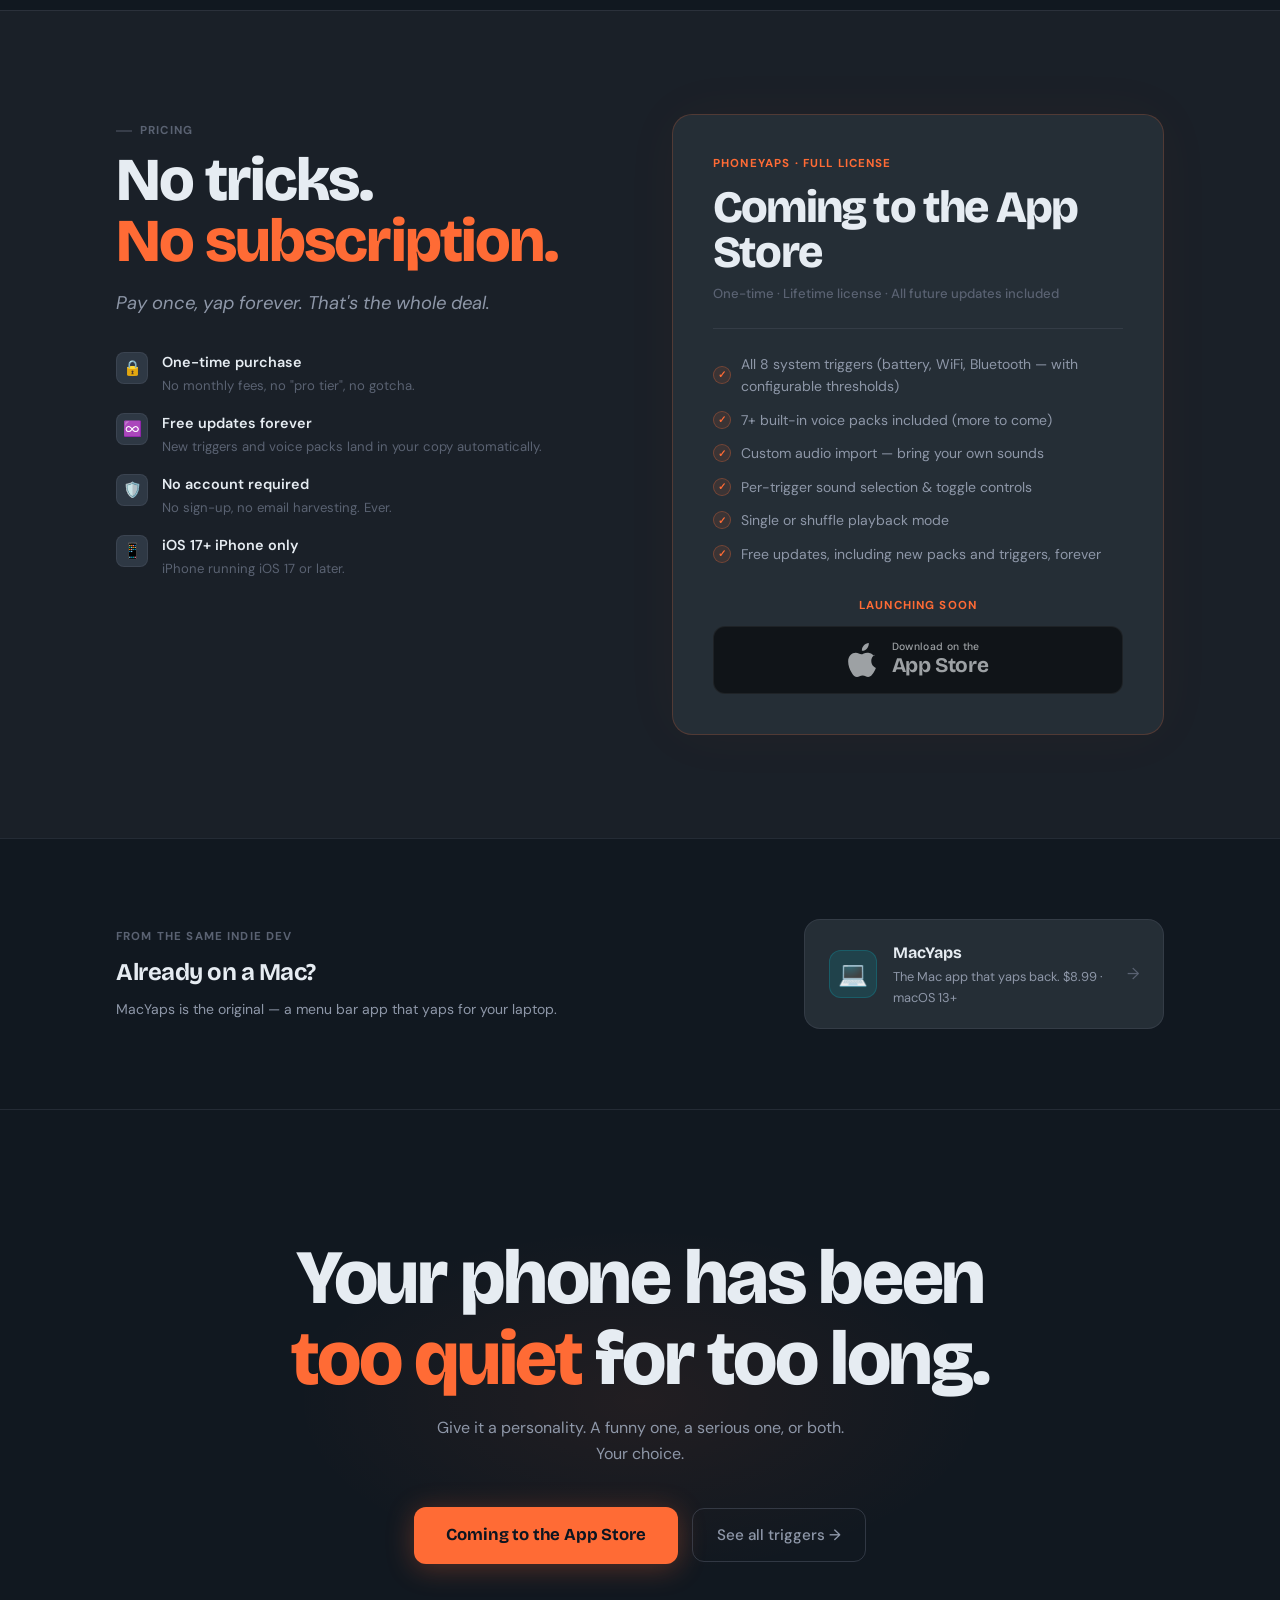
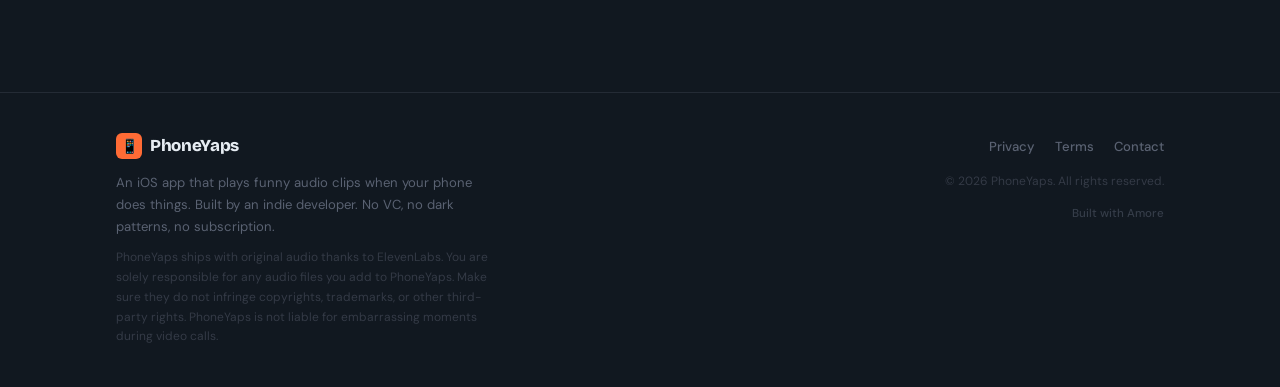
==== commit 1dd9ef15: "feat: initial PhoneYaps landing page with legal pages - index.html: hero, ticker, triggers (8), voic" ====
--- a/index.html
+++ b/index.html
@@ -1014,53 +1014,33 @@
     }
     .btn-buy:hover { transform: translateY(-2px); box-shadow: 0 8px 32px rgba(255,107,53,0.42); }
 
-    .btn-waitlist {
-      display: flex;
-      flex-direction: column;
-      gap: 0.6rem;
+    .appstore-badge {
+      display: flex;
+      align-items: center;
+      gap: 1rem;
+      background: #000;
+      border: 1px solid rgba(255,255,255,0.1);
+      border-radius: 12px;
+      padding: 0.9rem 1.4rem;
       width: 100%;
-    }
-
-    .waitlist-input-row {
-      display: flex;
-      gap: 0.5rem;
-    }
-
-    .waitlist-input {
-      flex: 1;
-      background: var(--surface);
-      border: 1px solid var(--border2);
-      border-radius: 10px;
-      padding: 0.75rem 1rem;
-      font-family: var(--font-body);
-      font-size: 0.9rem;
-      color: var(--text);
-      outline: none;
-      transition: border-color 0.2s;
-    }
-    .waitlist-input::placeholder { color: var(--muted); }
-    .waitlist-input:focus { border-color: rgba(255,107,53,0.5); }
-
-    .waitlist-btn {
-      background: var(--neon);
-      color: #0d1520;
-      border: none;
-      border-radius: 10px;
-      padding: 0.75rem 1.25rem;
-      font-family: var(--font-display);
+      justify-content: center;
+      opacity: 0.55;
+      cursor: default;
+      user-select: none;
+    }
+
+    .appstore-badge-text { line-height: 1.2; }
+    .appstore-badge-sub { font-size: 0.65rem; color: #fff; font-weight: 500; letter-spacing: 0.03em; }
+    .appstore-badge-main { font-family: var(--font-display); font-size: 1.3rem; font-weight: 700; color: #fff; letter-spacing: -0.02em; }
+
+    .appstore-soon-label {
+      text-align: center;
+      font-size: 0.72rem;
       font-weight: 700;
-      font-size: 0.9rem;
-      cursor: pointer;
-      transition: transform 0.2s, box-shadow 0.2s;
-      box-shadow: 0 4px 20px rgba(255,107,53,0.28);
-      white-space: nowrap;
-    }
-    .waitlist-btn:hover { transform: translateY(-1px); box-shadow: 0 6px 28px rgba(255,107,53,0.38); }
-
-    .waitlist-note {
-      font-size: 0.76rem;
-      color: var(--muted);
-      text-align: center;
+      text-transform: uppercase;
+      letter-spacing: 0.1em;
+      color: var(--neon);
+      margin-bottom: 0.65rem;
     }
 
     .buy-note {
@@ -1308,7 +1288,7 @@
         <li><a href="#voice-packs">Voice Packs</a></li>
         <li><a href="#pricing">Pricing</a></li>
       </ul>
-      <a href="#pricing" class="btn-nav">Get Notified</a>
+      <a href="#pricing" class="btn-nav">App Store — Soon</a>
     </div>
   </div>
 </nav>
@@ -1363,7 +1343,7 @@
 
         <div class="hero-actions">
           <a href="#pricing" class="btn-primary">
-            Get Notified at Launch
+            Coming to the App Store
           </a>
           <a href="#triggers" class="btn-ghost">
             See all triggers →
@@ -1792,12 +1772,13 @@
           <li><span class="pf-dot">✓</span> Free updates, including new packs and triggers, forever</li>
         </ul>
 
-        <div class="btn-waitlist">
-          <div class="waitlist-input-row">
-            <input type="email" class="waitlist-input" placeholder="your@email.com">
-            <button class="waitlist-btn" onclick="handleWaitlist(this)">Notify me</button>
+        <div class="appstore-soon-label">Launching Soon</div>
+        <div class="appstore-badge" aria-label="Coming to the App Store">
+          <svg width="28" height="34" viewBox="0 0 814 1000" fill="#fff" xmlns="http://www.w3.org/2000/svg"><path d="M788.1 340.9c-5.8 4.5-108.2 62.2-108.2 190.5 0 148.4 130.3 200.9 134.2 202.2-.6 3.2-20.7 71.9-68.7 141.9-42.8 61.6-87.5 123.1-155.5 123.1s-85.5-39.5-164-39.5c-76 0-103.7 40.8-165.9 40.8s-105-37.5-155.5-127.4C46 790.7 0 665.4 0 546.8 0 377.4 112.2 288 222.4 288c66.4 0 121.1 45.3 162.7 45.3 39.5 0 101.1-48 176.3-48 28.5 0 130.9 2.6 198.3 99.2zm-234-181.5c31.1-36.9 53.1-88.1 53.1-139.3 0-7.1-.6-14.3-1.9-20.1-50.6 1.9-110.8 33.7-147.1 75.8-28.5 32.4-55.1 83.6-55.1 135.5 0 7.8 1.3 15.6 1.9 18.1 3.2.6 8.4 1.3 13.6 1.3 45.4 0 102.5-30.4 135.5-71.3z"/></svg>
+          <div class="appstore-badge-text">
+            <div class="appstore-badge-sub">Download on the</div>
+            <div class="appstore-badge-main">App Store</div>
           </div>
-          <p class="waitlist-note">Get notified when PhoneYaps hits the App Store. No spam, ever.</p>
         </div>
       </div>
 
@@ -1836,7 +1817,7 @@
     <p class="cta-sub reveal">Give it a personality. A funny one, a serious one, or both. Your choice.</p>
     <div class="cta-actions reveal">
       <a href="#pricing" class="btn-primary" style="font-size: 1.05rem; padding: 0.95rem 2rem;">
-        Get Notified at Launch
+        Coming to the App Store
       </a>
       <a href="#triggers" class="btn-ghost">
         See all triggers →
@@ -1864,6 +1845,8 @@
       </div>
       <div class="footer-right">
         <ul class="footer-links">
+          <li><a href="privacy.html">Privacy</a></li>
+          <li><a href="terms.html">Terms</a></li>
           <li><a href="mailto:support@hackem.app">Contact</a></li>
         </ul>
         <p class="footer-copy">© 2026 PhoneYaps. All rights reserved.</p>
@@ -1905,23 +1888,7 @@
     tickerWrap.addEventListener('mouseleave', () => tickerTrack.style.animationPlayState = 'running');
   }
 
-  // Waitlist form
-  function handleWaitlist(btn) {
-    const input = btn.previousElementSibling;
-    const email = input.value.trim();
-    if (!email || !email.includes('@')) {
-      input.style.borderColor = 'rgba(255,107,53,0.6)';
-      input.focus();
-      return;
-    }
-    btn.textContent = 'Added ✓';
-    btn.style.background = '#2e3844';
-    btn.style.color = 'var(--text2)';
-    btn.style.boxShadow = 'none';
-    btn.disabled = true;
-    input.disabled = true;
-    input.style.opacity = '0.5';
-  }
+
 </script>
 
 </body>
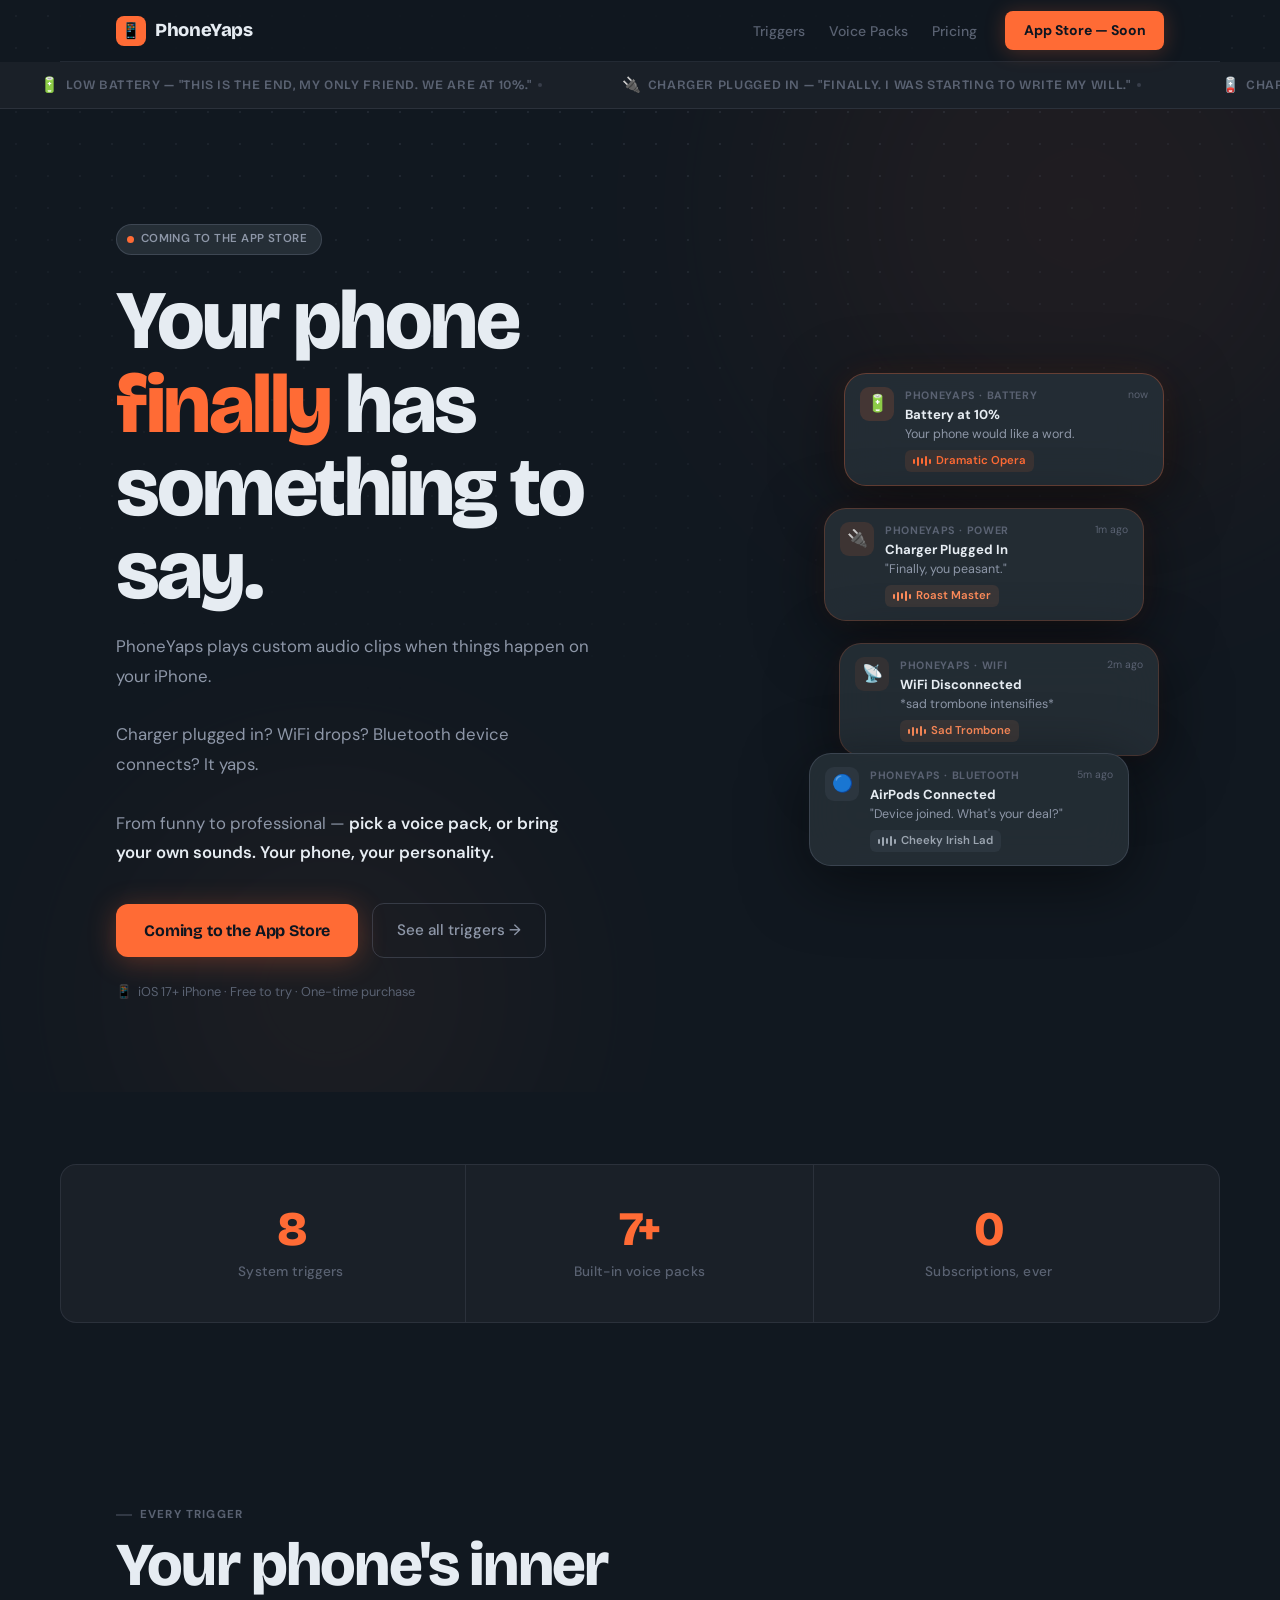
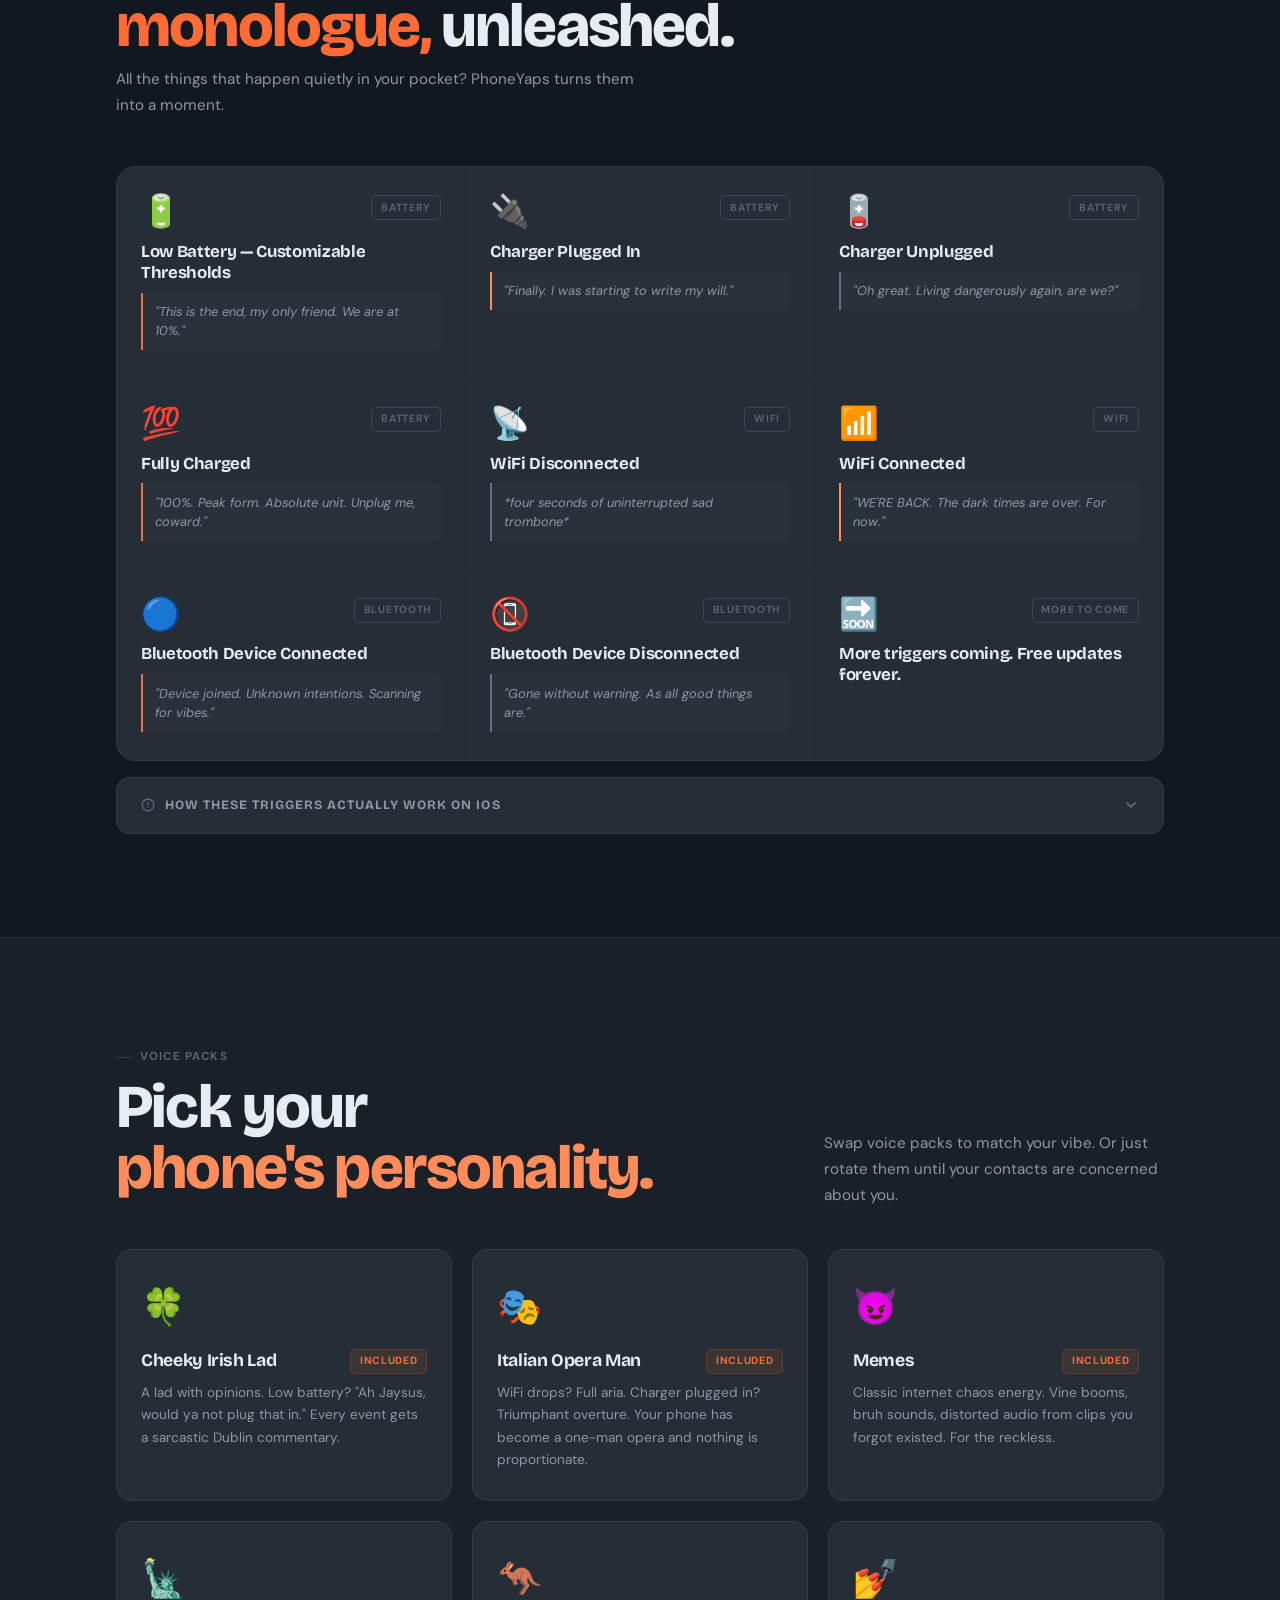
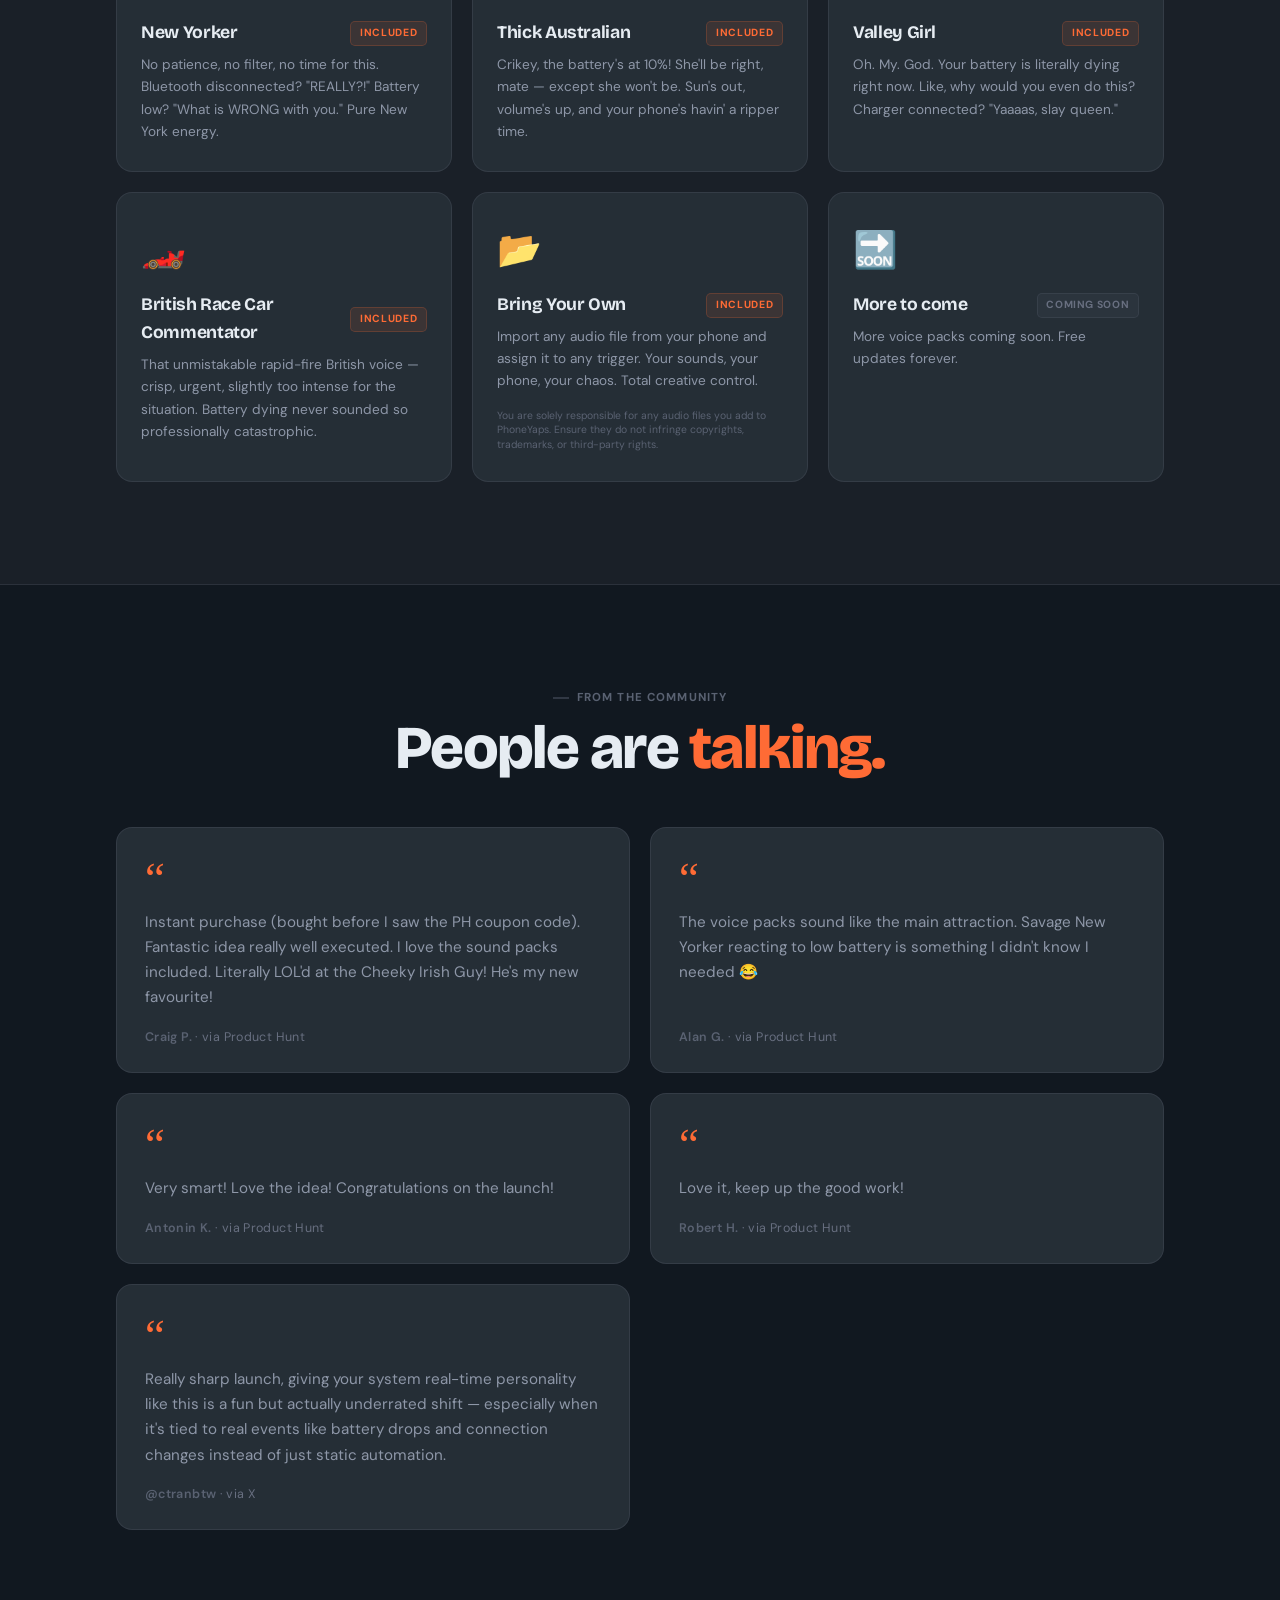
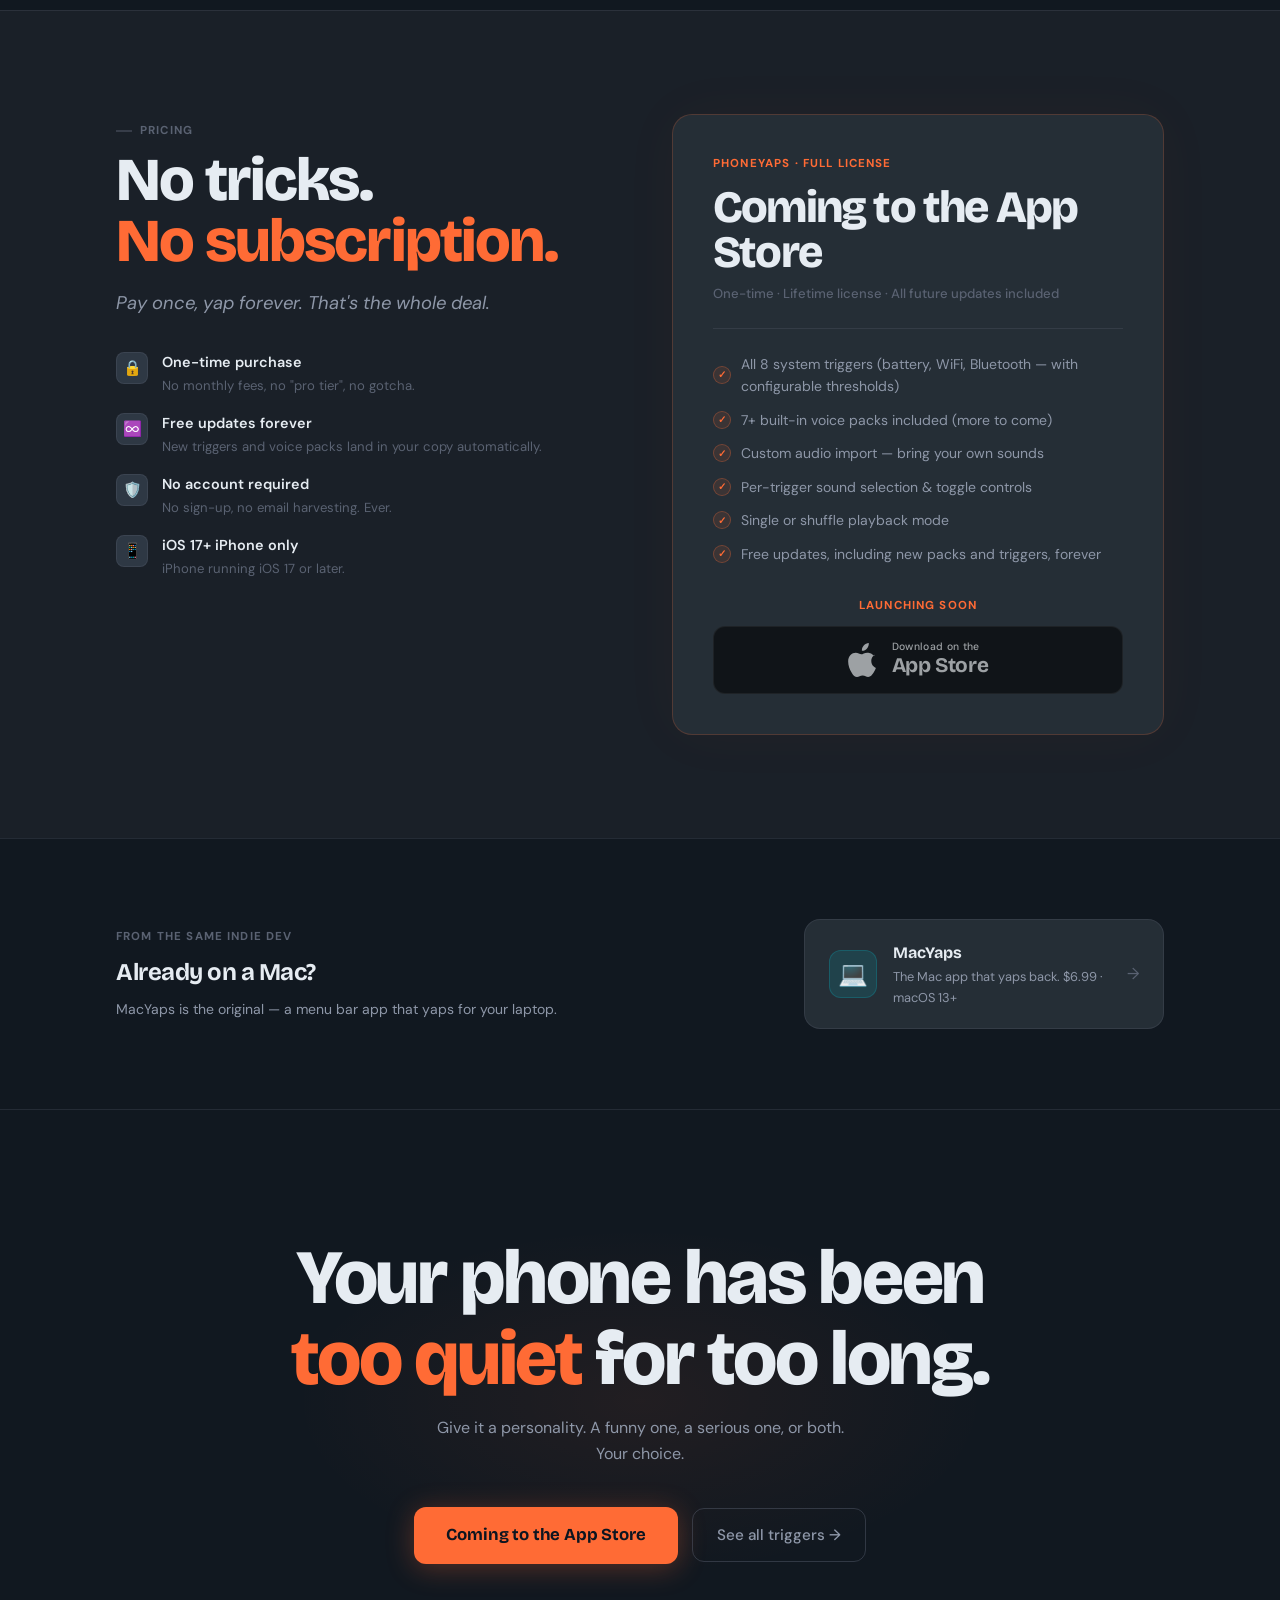
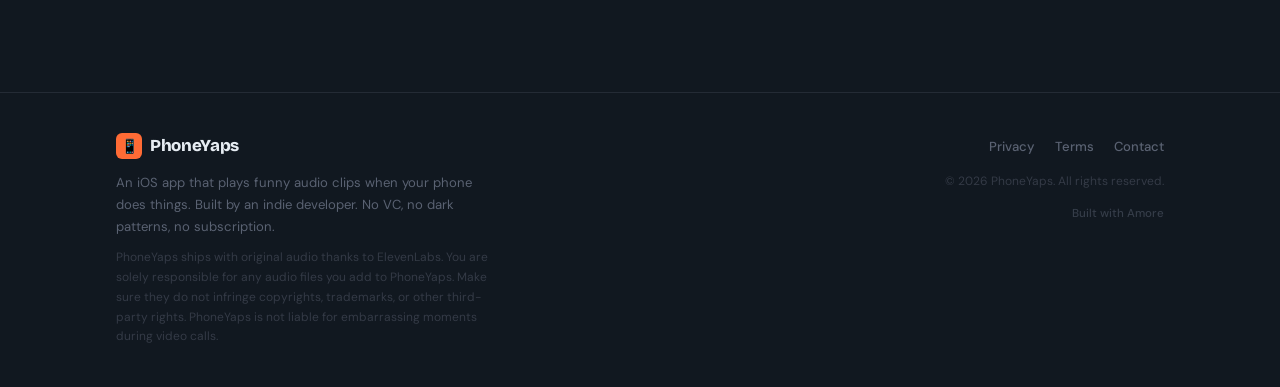
==== commit 0ae1fb8a: "chore: update MacYaps cross-promo price to $6.99" ====
--- a/index.html
+++ b/index.html
@@ -1268,8 +1268,6 @@
       .stat-item { border-right: none; border-bottom: 1px solid var(--border); }
       .stat-item:last-child { border-bottom: none; }
       .testimonials-grid { grid-template-columns: 1fr; }
-      .waitlist-input-row { flex-direction: column; }
-      .waitlist-btn { width: 100%; }
     }
   </style>
 </head>
@@ -1799,7 +1797,7 @@
         <div class="macyaps-icon">💻</div>
         <div>
           <div class="macyaps-info-name">MacYaps</div>
-          <div class="macyaps-info-desc">The Mac app that yaps back. $8.99 · macOS 13+</div>
+          <div class="macyaps-info-desc">The Mac app that yaps back. $6.99 · macOS 13+</div>
         </div>
         <span class="macyaps-arrow">→</span>
       </a>
